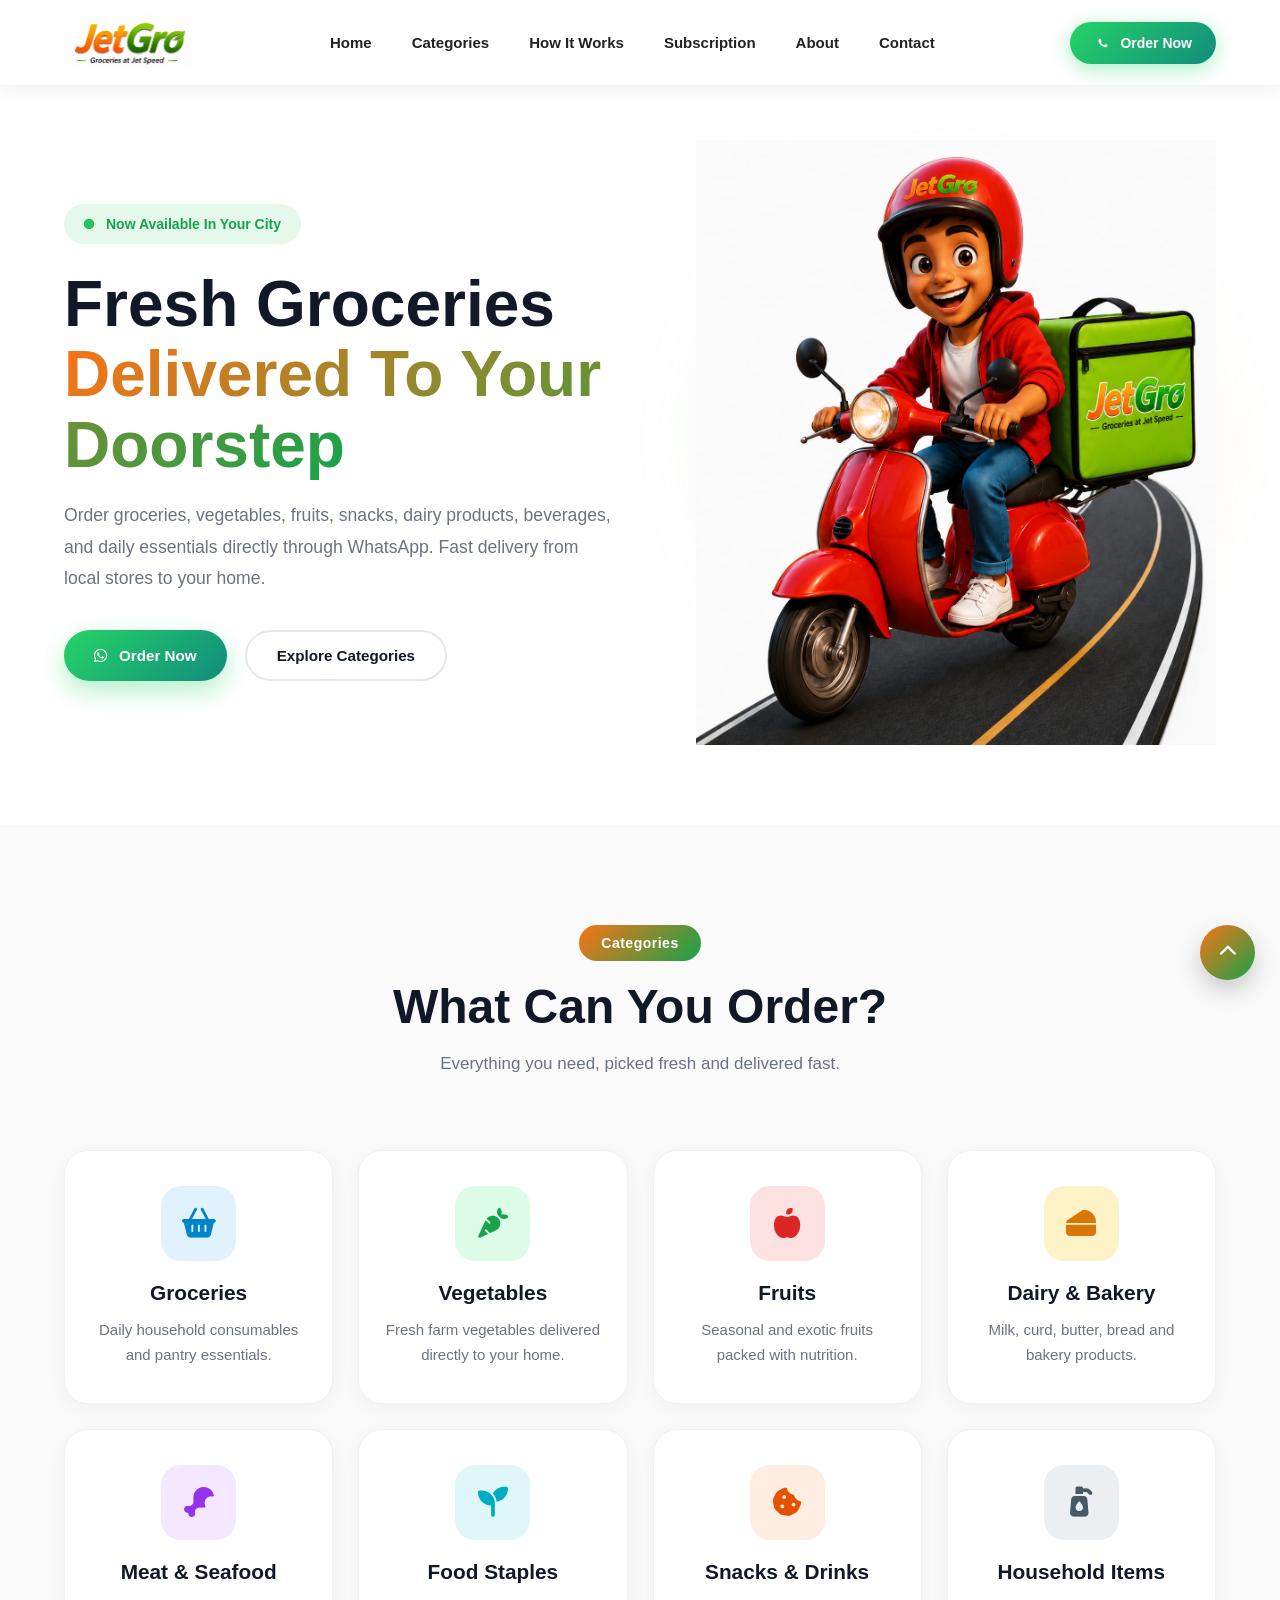
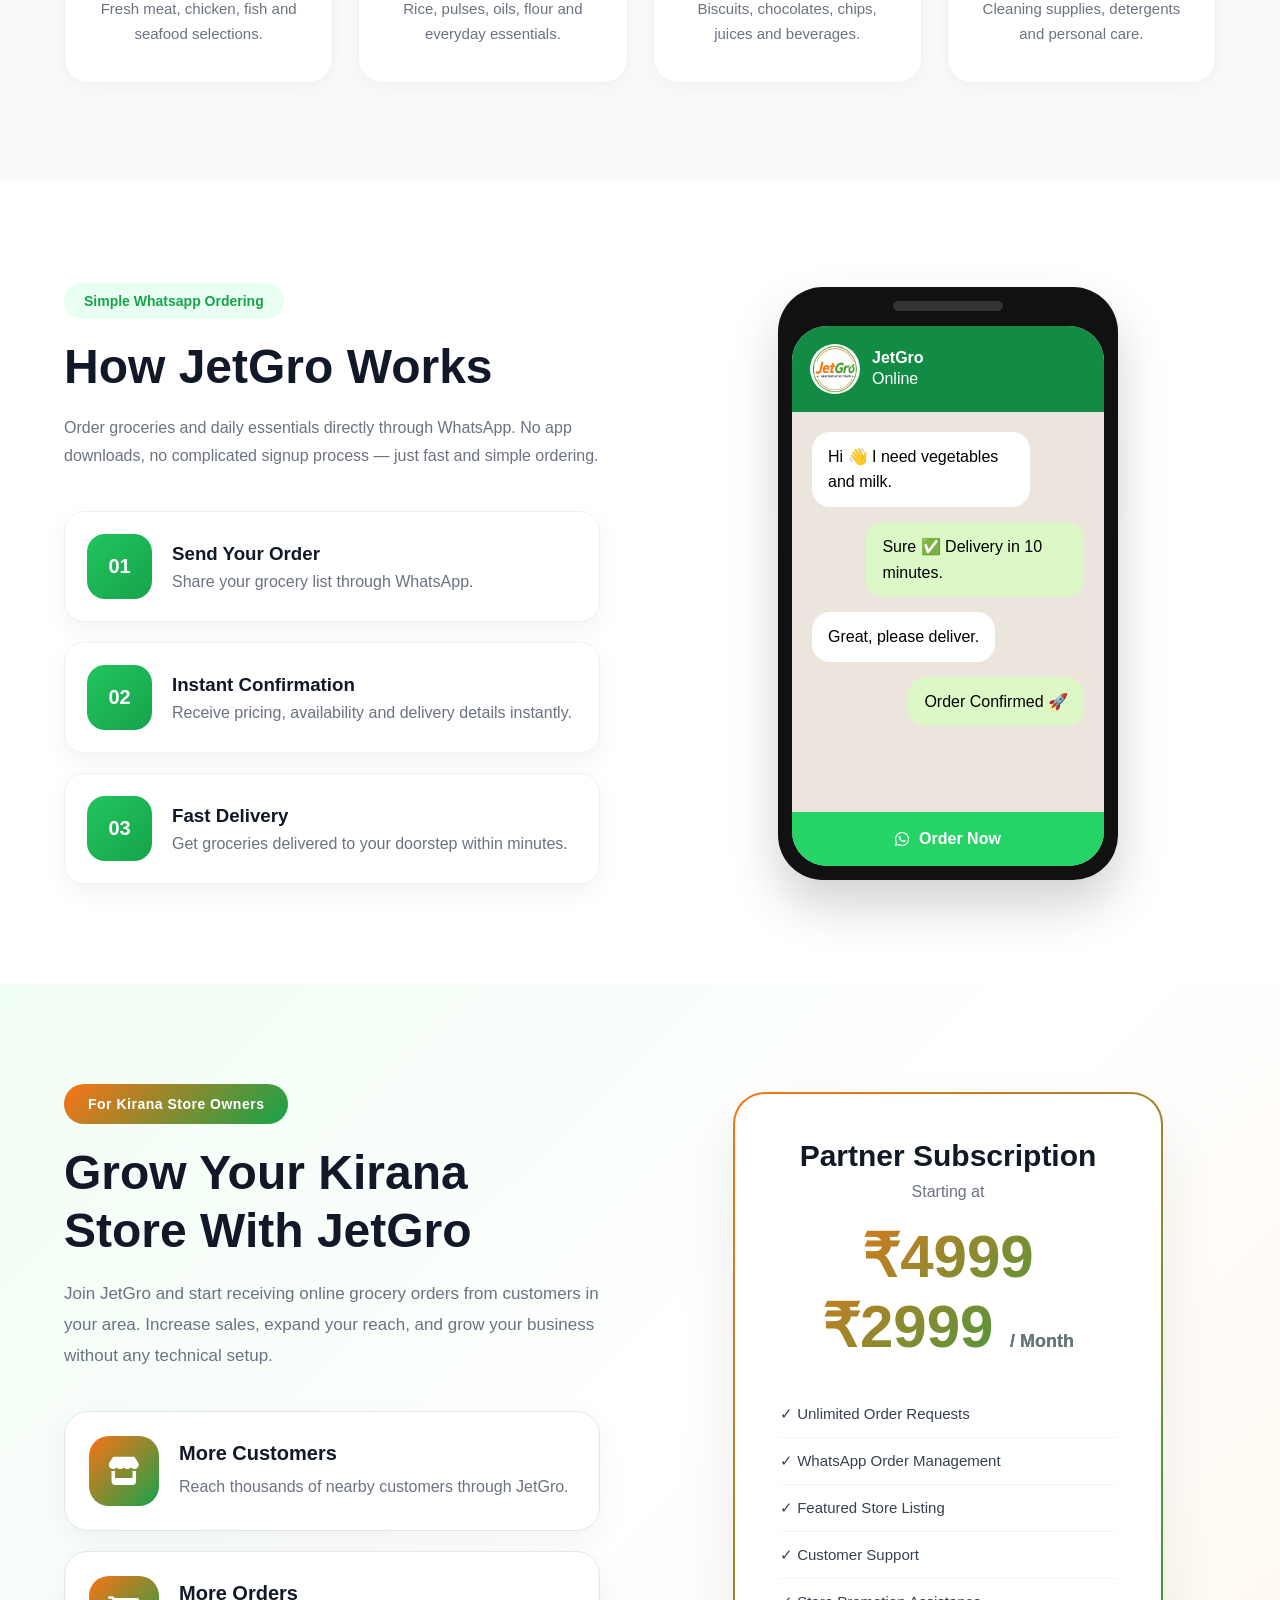
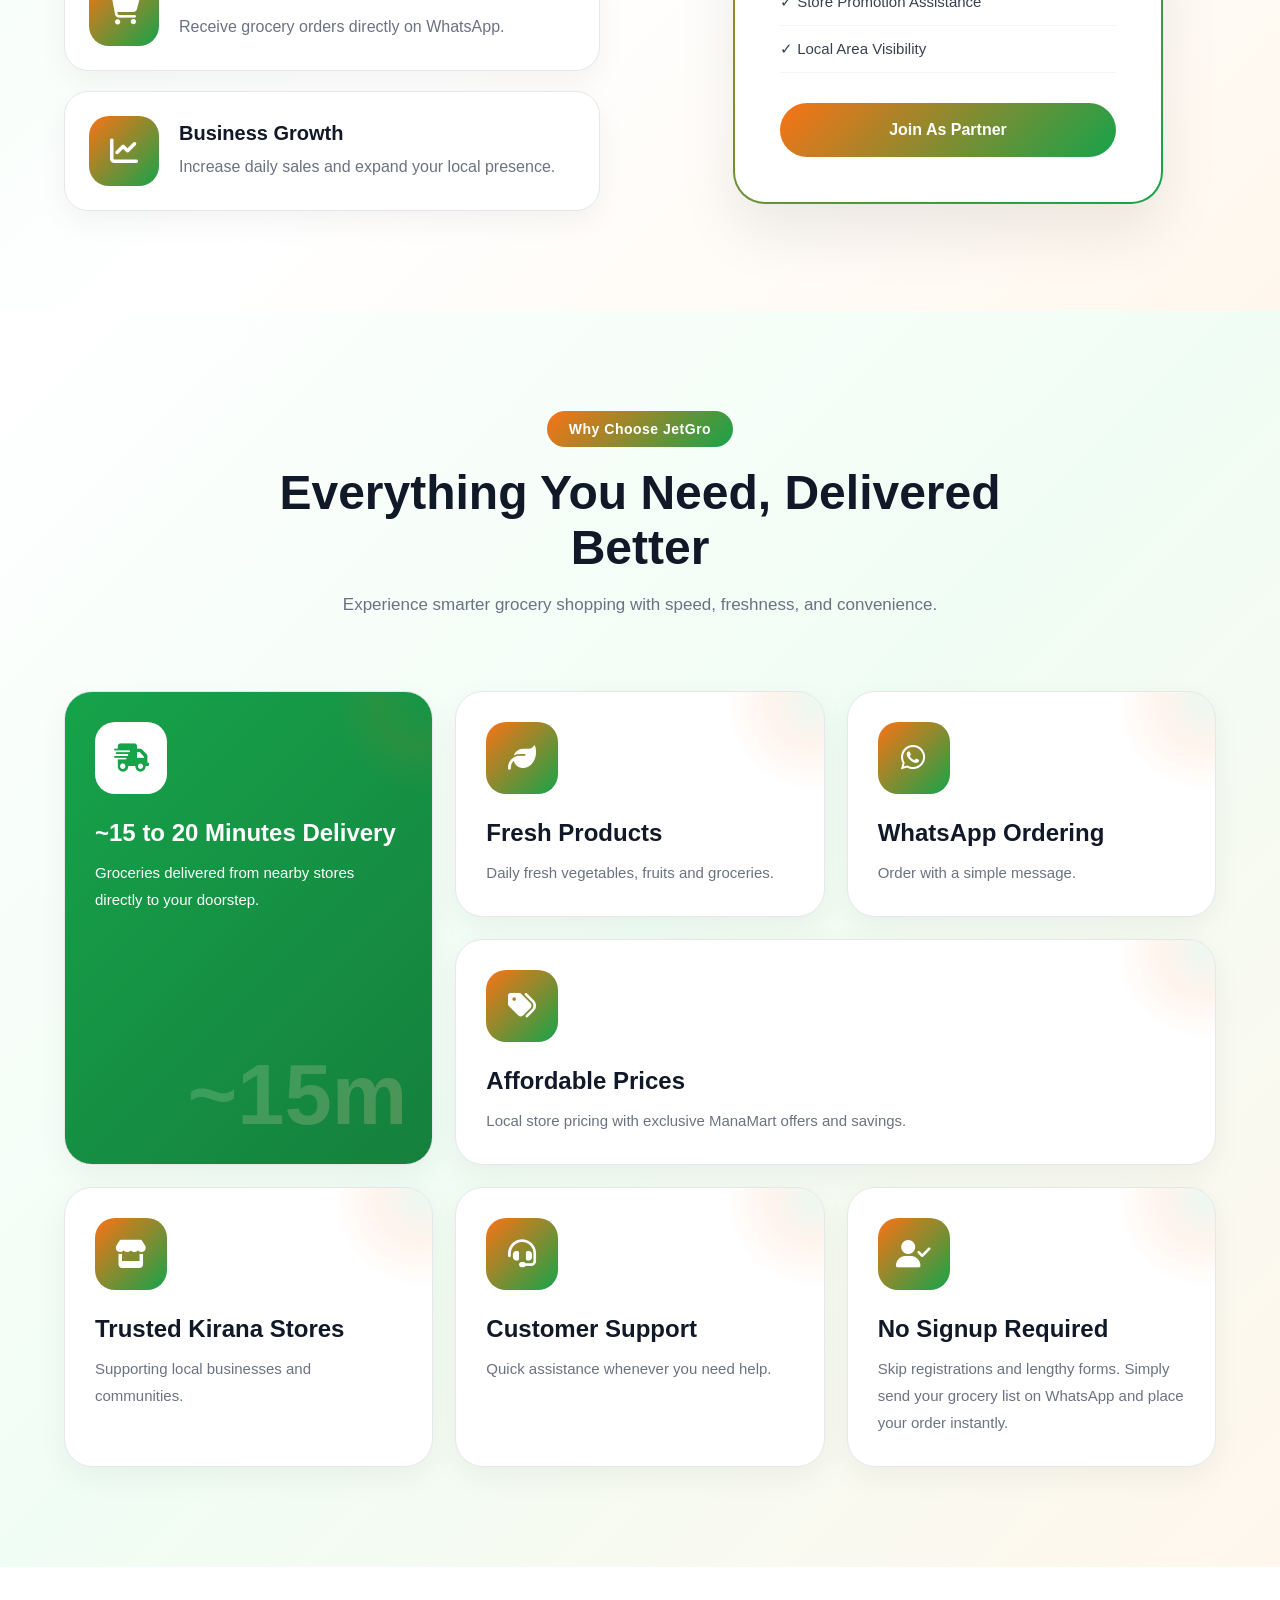
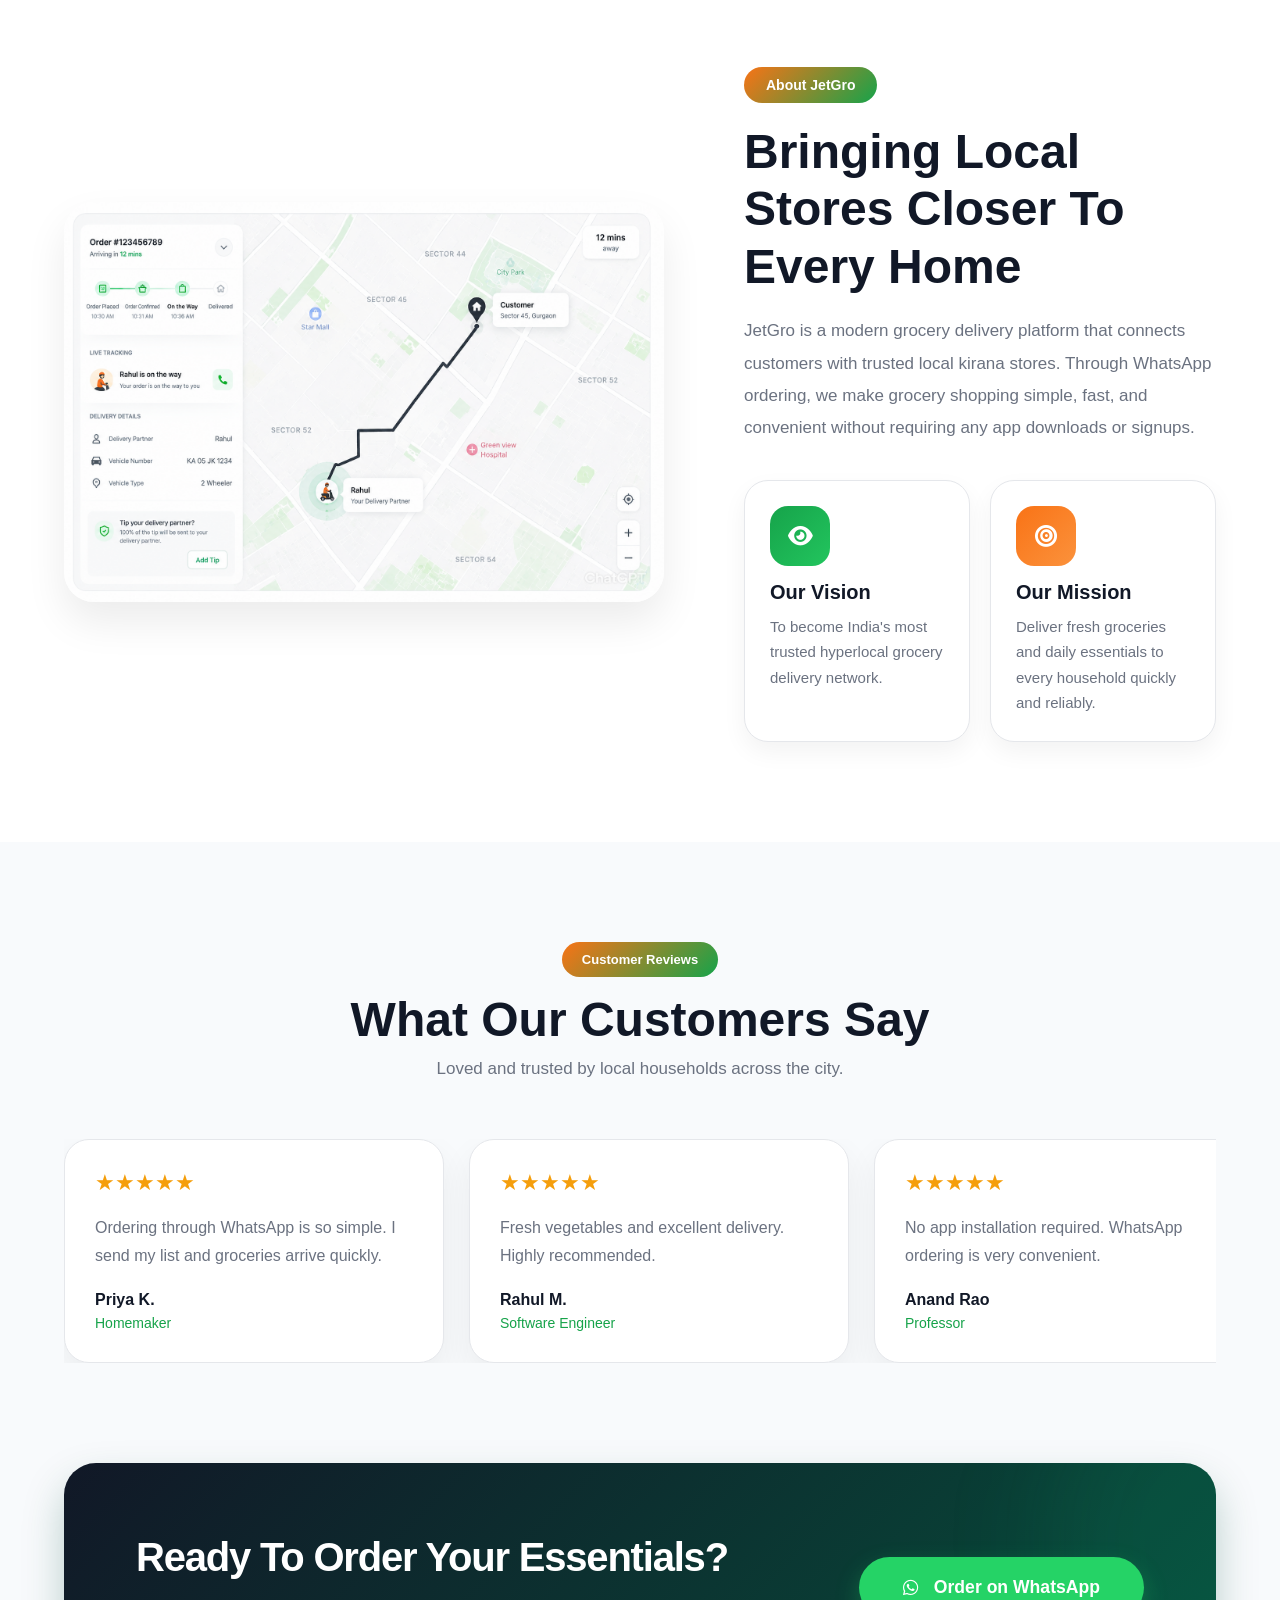
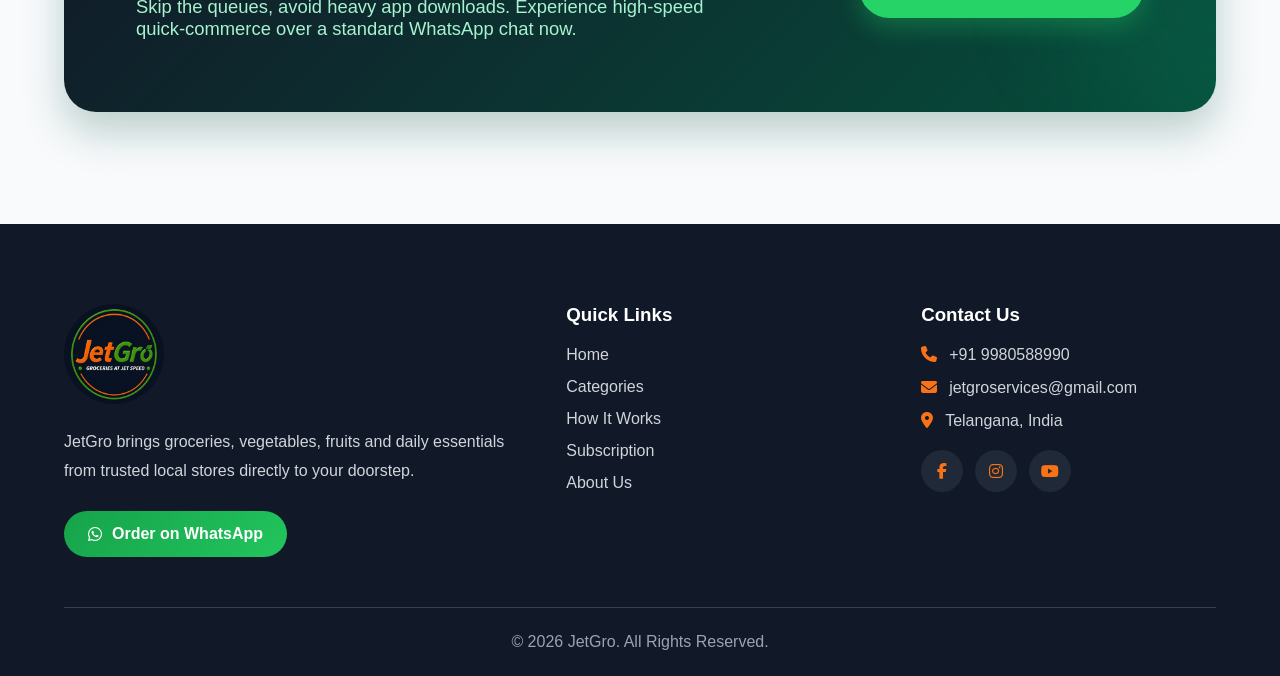
==== index.html @ 4e3c0a66 "jetgro" ====
<!DOCTYPE html>
<html lang="en">
<head>
    <meta charset="UTF-8">
    <meta name="viewport" content="width=device-width, initial-scale=1.0">
    <title>-JetGro-Groceries At Jet Speed</title>
    <link rel="stylesheet" href="style.css">
    <meta name="description" content="ManaMart delivers groceries from local Kirana stores to your doorstep through WhatsApp ordering. No app required.">
     <link rel="preconnect" href="https://fonts.googleapis.com">
    <link rel="preconnect" href="https://fonts.gstatic.com" crossorigin>
    <link href="https://fonts.googleapis.com/css2?family=Plus+Jakarta+Sans:wght@400;500;600;700;800&display=swap" rel="stylesheet">
    <link rel="stylesheet" href="https://cdnjs.cloudflare.com/ajax/libs/font-awesome/6.4.0/css/all.min.css">
    <link rel="stylesheet" href="https://cdnjs.cloudflare.com/ajax/libs/font-awesome/6.5.1/css/all.min.css">
    <link href="https://fonts.googleapis.com/css2?family=Syne:wght@400;600;700;800&family=DM+Sans:ital,opsz,wght@0,9..40,300;0,9..40,400;0,9..40,500;0,9..40,600;1,9..40,300&display=swap" rel="stylesheet">
</head>
<body>


    <!--Navigation Bar-->


<header class="navbar">
    
    <div class="logo">
        <img src="jetgro logo.png" alt="JetGro">
    </div>

    <nav>
        <ul class="nav-links" id="navLinks">
            <li><a href="#">Home</a></li>
            <li><a href="#categories">Categories</a></li>
            <li><a href="#how-it-works">How It Works</a></li>
            <li><a href="#subscription">Subscription</a></li>
            <li><a href="#our-story">About</a></li>
            <li><a href="#footer1">Contact</a></li>
        </ul>
    </nav>

    <div class="nav-right">

        <a href="https://wa.me/919490920566" class="nav-button" target="_blank">
            <svg viewBox="0 0 24 24" fill="currentColor">
                <path d="M17.472 14.382c-.297-.149-1.758-.867-2.03-.967-.273-.099-.471-.148-.67.15-.197.297-.767.966-.94 1.164-.173.199-.347.223-.644.075-.297-.15-1.255-.463-2.39-1.475-.883-.788-1.48-1.761-1.653-2.059-.173-.297-.018-.458.13-.606.134-.133.298-.347.446-.52.149-.174.198-.298.298-.497.099-.198.05-.371-.025-.52-.075-.149-.669-1.612-.916-2.207-.242-.579-.487-.5-.669-.51-.173-.008-.371-.01-.57-.01-.198 0-.52.074-.792.372-.272.297-1.04 1.016-1.04 2.479 0 1.462 1.065 2.875 1.213 3.074.149.198 2.096 3.2 5.077 4.487.709.306 1.262.489 1.694.625.712.227 1.36.195 1.871.118.571-.085 1.758-.719 2.006-1.413.248-.694.248-1.289.173-1.413-.074-.124-.272-.198-.57-.347z"/>
            </svg>
            Order Now
        </a>

        <button class="hamburger" id="hamburger">
            ☰
        </button>

    </div>

</header>



     <!--Hero Section-->





<section class="hero-section" id="Home">

    <div class="container hero-container">

        <!-- Left Content -->
        <div class="hero-content">

            <div class="tagline">
                <span class="ring-dot"></span>
                <span>Now Available In Your City</span>
            </div>

            <h1 class="hero-title">
                Fresh Groceries <br>
                <span class="text-gradient">
                    Delivered To Your Doorstep
                </span>
            </h1>

            <p class="hero-desc">
                Order groceries, vegetables, fruits, snacks, dairy products,
                beverages, and daily essentials directly through WhatsApp.
                Fast delivery from local stores to your home.
            </p>

            <div class="hero-buttons">

                <a href="https://wa.me/919490920566?text=Hi"
                   target="_blank"
                   class="btn btn-primary">
                    <i class="fab fa-whatsapp"></i>
                    Order Now
                </a>

                <a href="#categories" class="btn btn-secondary">
                    Explore Categories
                </a>

            </div>

        </div>

        <!-- Right Image -->
        <div class="hero-image-container">

            <div class="hero-blob"></div>

            <img src="image.jpeg"
                 alt="ManaMart Delivery"
                 class="hero-img">

        </div>

    </div>

</section>


  

     <!--what can we order-->




<section id="categories" class="categories-section">

    <div class="container">

        <div class="section-header">
            <span class="section-tag">Categories</span>
            <h2 class="section-title">What Can You Order?</h2>
            <p class="section-subtitle">
                Everything you need, picked fresh and delivered fast.
            </p>
        </div>

        <div class="categories-grid">

            <div class="category-card reveal">
                <div class="category-icon color-1">
                    <i class="fas fa-shopping-basket"></i>
                </div>
                <h3>Groceries</h3>
                <p>Daily household consumables and pantry essentials.</p>
            </div>

            <div class="category-card reveal">
                <div class="category-icon color-2">
                    <i class="fas fa-carrot"></i>
                </div>
                <h3>Vegetables</h3>
                <p>Fresh farm vegetables delivered directly to your home.</p>
            </div>

            <div class="category-card reveal">
                <div class="category-icon color-3">
                    <i class="fas fa-apple-alt"></i>
                </div>
                <h3>Fruits</h3>
                <p>Seasonal and exotic fruits packed with nutrition.</p>
            </div>

            <div class="category-card reveal">
                <div class="category-icon color-4">
                    <i class="fas fa-cheese"></i>
                </div>
                <h3>Dairy & Bakery</h3>
                <p>Milk, curd, butter, bread and bakery products.</p>
            </div>

            <div class="category-card reveal">
                <div class="category-icon color-5">
                    <i class="fas fa-drumstick-bite"></i>
                </div>
                <h3>Meat & Seafood</h3>
                <p>Fresh meat, chicken, fish and seafood selections.</p>
            </div>

            <div class="category-card reveal">
                <div class="category-icon color-6">
                    <i class="fas fa-seedling"></i>
                </div>
                <h3>Food Staples</h3>
                <p>Rice, pulses, oils, flour and everyday essentials.</p>
            </div>

            <div class="category-card reveal">
                <div class="category-icon color-7">
                    <i class="fas fa-cookie-bite"></i>
                </div>
                <h3>Snacks & Drinks</h3>
                <p>Biscuits, chocolates, chips, juices and beverages.</p>
            </div>

            <div class="category-card reveal">
                <div class="category-icon color-8">
                    <i class="fas fa-pump-soap"></i>
                </div>
                <h3>Household Items</h3>
                <p>Cleaning supplies, detergents and personal care.</p>
            </div>

        </div>

    </div>

</section>





      <!--how it works-->





 <section class="works-section" id="how-it-works">

    <div class="works-left">

        <span class="works-tag">
            Simple Whatsapp Ordering
        </span>

        <h2>How JetGro Works</h2>

        <p class="works-description">
            Order groceries and daily essentials directly through WhatsApp.
            No app downloads, no complicated signup process — just fast and simple ordering.
        </p>

        <div class="steps-wrapper">

            <div class="work-step">
                <div class="step-number">01</div>

                <div class="step-content">
                    <h3>Send Your Order</h3>
                    <p>Share your grocery list through WhatsApp.</p>
                </div>
            </div>

            <div class="work-step">
                <div class="step-number">02</div>

                <div class="step-content">
                    <h3>Instant Confirmation</h3>
                    <p>Receive pricing, availability and delivery details instantly.</p>
                </div>
            </div>

            <div class="work-step">
                <div class="step-number">03</div>

                <div class="step-content">
                    <h3>Fast Delivery</h3>
                    <p>Get groceries delivered to your doorstep within minutes.</p>
                </div>
            </div>

        </div>

    </div>

    <div class="works-right">

        <div class="phone-container">

            <div class="phone-notch"></div>

            <div class="phone-screen">

                <div class="chat-header">

                    <img src="logo1.jpeg" alt="JetGro">

                    <div>
                        <h4>JetGro</h4>
                        <span>Online</span>
                    </div>

                </div>

                <div class="chat-area">

                    <div class="message customer">
                        Hi 👋 I need vegetables and milk.
                    </div>

                    <div class="message store">
                        Sure ✅ Delivery in 10 minutes.
                    </div>

                    <div class="message customer">
                        Great, please deliver.
                    </div>

                    <div class="message store">
                        Order Confirmed 🚀
                    </div>

                </div>

                <a href="https://wa.me/919490920566?text=Hi"
                   class="chat-btn"
                   target="_blank">

                    <i class="fab fa-whatsapp"></i>
                    Order Now

                </a>

            </div>

        </div>

    </div>

</section>



      <!-- Subscription Section -->



<section class="subscription-section" id="subscription">

    <div class="subscription-left">

        <span class="subscription-tag">
            For Kirana Store Owners
        </span>

        <h2>Grow Your Kirana Store With JetGro</h2>

        <p class="subscription-description">
            Join JetGro and start receiving online grocery orders from customers in your area.
            Increase sales, expand your reach, and grow your business without any technical setup.
        </p>

        <div class="subscription-benefits">

            <div class="benefit-card">
                <div class="benefit-icon">
                    <i class="fas fa-store"></i>
                </div>

                <div>
                    <h3>More Customers</h3>
                    <p>Reach thousands of nearby customers through JetGro.</p>
                </div>
            </div>

            <div class="benefit-card">
                <div class="benefit-icon">
                    <i class="fas fa-shopping-cart"></i>
                </div>

                <div>
                    <h3>More Orders</h3>
                    <p>Receive grocery orders directly on WhatsApp.</p>
                </div>
            </div>

            <div class="benefit-card">
                <div class="benefit-icon">
                    <i class="fas fa-chart-line"></i>
                </div>

                <div>
                    <h3>Business Growth</h3>
                    <p>Increase daily sales and expand your local presence.</p>
                </div>
            </div>

        </div>

    </div>

    <div class="subscription-right">

        <div class="subscription-card">

            <div class="subscription-header">
                <h3>Partner Subscription</h3>
                <span>Starting at</span>

                <div class="price">
                 <del>₹4999</del> ₹2999 <small>/ Month</small>
                </div>
            </div>

            <ul class="subscription-features">

                <li>✓ Unlimited Order Requests</li>
                <li>✓ WhatsApp Order Management</li>
                <li>✓ Featured Store Listing</li>
                <li>✓ Customer Support</li>
                <li>✓ Store Promotion Assistance</li>
                <li>✓ Local Area Visibility</li>

            </ul>

            <a href="https://wa.me/919490920566?text=I%20want%20to%20join%20ManaMart%20as%20a%20store%20partner"
               class="subscription-btn"
               target="_blank">

                Join As Partner

            </a>

        </div>

    </div>

</section>



       <!-- why choose us -->



<section class="why-section" id="why-manamart">

    <div class="section-header">
        <span class="section-tag">Why Choose JetGro</span>
        <h2>Everything You Need, Delivered Better</h2>
        <p>
            Experience smarter grocery shopping with speed, freshness, and convenience.
        </p>
    </div>

    <div class="bento-grid">

        <div class="bento-card large">
            <div class="icon-box">
                <i class="fas fa-shipping-fast"></i>
            </div>

            <h3>~15 to 20 Minutes Delivery</h3>

            <p>
                Groceries delivered from nearby stores directly to your doorstep.
            </p>

            <span class="big-number">~15m</span>
        </div>

        <div class="bento-card">
            <div class="icon-box">
                <i class="fas fa-leaf"></i>
            </div>

            <h3>Fresh Products</h3>

            <p>
                Daily fresh vegetables, fruits and groceries.
            </p>
        </div>

        <div class="bento-card">
            <div class="icon-box">
                <i class="fab fa-whatsapp"></i>
            </div>

            <h3>WhatsApp Ordering</h3>

            <p>
                Order with a simple message.
            </p>
        </div>

        <div class="bento-card wide">
            <div class="icon-box">
                <i class="fas fa-tags"></i>
            </div>

            <h3>Affordable Prices</h3>

            <p>
                Local store pricing with exclusive ManaMart offers and savings.
            </p>
        </div>

        <div class="bento-card">
            <div class="icon-box">
                <i class="fas fa-store"></i>
            </div>

            <h3>Trusted Kirana Stores</h3>

            <p>
                Supporting local businesses and communities.
            </p>
        </div>

        <div class="bento-card">
            <div class="icon-box">
                <i class="fas fa-headset"></i>
            </div>

            <h3>Customer Support</h3>

            <p>
                Quick assistance whenever you need help.
            </p>
        </div>

        <div class="bento-card">
    <div class="icon-box">
        <i class="fas fa-user-check"></i>
    </div>

    <h3>No Signup Required</h3>

    <p>
        Skip registrations and lengthy forms. Simply send your grocery list on WhatsApp and place your order instantly.
    </p>
</div>

    </div>

</section>




       <!--about grozo -->



<section id="our-story" class="manamart-story">

    <div class="story-wrapper">

        <div class="story-photo-area">
            <img src="aboutimage.png"
                 alt="ManaMart Story"
                 class="story-photo">
        </div>

        <div class="story-details">

            <span class="story-badge">
                About JetGro
            </span>

            <h2 class="story-heading">
                Bringing Local Stores Closer To Every Home
            </h2>

            <p class="story-text">
                JetGro is a modern grocery delivery platform that connects
                customers with trusted local kirana stores. Through WhatsApp
                ordering, we make grocery shopping simple, fast, and convenient
                without requiring any app downloads or signups.
            </p>

            <div class="story-highlights">

                <div class="highlight-box">
                    <div class="highlight-icon green-box">
                        <i class="fas fa-eye"></i>
                    </div>

                    <h4>Our Vision</h4>

                    <p>
                        To become India's most trusted hyperlocal grocery
                        delivery network.
                    </p>
                </div>

                <div class="highlight-box">
                    <div class="highlight-icon orange-box">
                        <i class="fas fa-bullseye"></i>
                    </div>

                    <h4>Our Mission</h4>

                    <p>
                        Deliver fresh groceries and daily essentials
                        to every household quickly and reliably.
                    </p>
                </div>

            </div>

        </div>

    </div>

</section>




        <!--customer reviews-->




    <section class="customer-reviews">

    <div class="review-header">
        <span class="review-tag">Customer Reviews</span>

        <h2>What Our Customers Say</h2>

        <p>
            Loved and trusted by local households across the city.
        </p>
    </div>

    <div class="review-slider">

        <div class="review-track">

            <!-- CARD 1 -->
            <div class="review-card">

                <div class="review-stars">
                    ★★★★★
                </div>

                <p>
                    Ordering through WhatsApp is so simple.
                    I send my list and groceries arrive quickly.
                </p>

                <h4>Priya K.</h4>
                <span>Homemaker</span>

            </div>

            <!-- CARD 2 -->
            <div class="review-card">

                <div class="review-stars">
                    ★★★★★
                </div>

                <p>
                    Fresh vegetables and excellent delivery.
                    Highly recommended.
                </p>

                <h4>Rahul M.</h4>
                <span>Software Engineer</span>

            </div>

            <!-- CARD 3 -->
            <div class="review-card">

                <div class="review-stars">
                    ★★★★★
                </div>

                <p>
                    No app installation required.
                    WhatsApp ordering is very convenient.
                </p>

                <h4>Anand Rao</h4>
                <span>Professor</span>

            </div>

            <!-- DUPLICATES FOR LOOP -->

            <div class="review-card">

                <div class="review-stars">
                    ★★★★★
                </div>

                <p>
                    Ordering through WhatsApp is so simple.
                    I send my list and groceries arrive quickly.
                </p>

                <h4>Priya K.</h4>
                <span>Homemaker</span>

            </div>

            <div class="review-card">

                <div class="review-stars">
                    ★★★★★
                </div>

                <p>
                    Fresh vegetables and excellent delivery.
                    Highly recommended.
                </p>

                <h4>Rahul M.</h4>
                <span>Software Engineer</span>

            </div>

            <div class="review-card">

                <div class="review-stars">
                    ★★★★★
                </div>

                <p>
                    No app installation required.
                    WhatsApp ordering is very convenient.
                </p>

                <h4>Anand Rao</h4>
                <span>Professor</span>

            </div>

        </div>

    </div>

    </section>



        <!--banner-->


    <section class="cta-banner-section">
            <div class="container">
                <div class="cta-banner-card reveal">
                    <div class="cta-content">
                        <h2>Ready To Order Your Essentials?</h2>
                        <p>Skip the queues, avoid heavy app downloads. Experience high-speed quick-commerce over a standard WhatsApp chat now.</p>
                    </div>
                    <div class="cta-action">
                        <a href="https://wa.me/919490920566?text=Hi" target="_blank" rel="noopener noreferrer" class="btn btn-whatsapp-lg">
                            <i class="fab fa-whatsapp"></i> Order on WhatsApp
                        </a>
                    </div>
                </div>
            </div>
        </section>





        <!--footer-->


    <footer class="mm-footer" id="footer1">

    <div class="mm-footer-container">

        <!-- Brand -->

        <div class="mm-footer-brand">

            <img src="footerlogo.jpeg"
                 alt="JetGro Logo"
                 class="mm-footer-logo">

            <p>
                JetGro brings groceries, vegetables, fruits and daily essentials
                from trusted local stores directly to your doorstep.
            </p>

            <a href="https://wa.me/919490920566"
               target="_blank"
               class="footer-whatsapp">

                <i class="fab fa-whatsapp"></i>
                Order on WhatsApp

            </a>

        </div>

        <!-- Links -->

        <div class="mm-footer-links">

            <h3>Quick Links</h3>

            <ul>
                <li><a href="#Home">Home</a></li>
                <li><a href="#categories">Categories</a></li>
                <li><a href="#how-it-works">How It Works</a></li>
                <li><a href="#subscription">Subscription</a></li>
                <li><a href="#about">About Us</a></li>
            </ul>

        </div>

        <!-- Contact -->

        <div class="mm-footer-contact">

            <h3>Contact Us</h3>

            <p>
                <i class="fas fa-phone"></i>
                +91 9980588990
            </p>

            <p>
                <i class="fas fa-envelope"></i>
                jetgroservices@gmail.com
            </p>

            <p>
                <i class="fas fa-map-marker-alt"></i>
                Telangana, India
            </p>

            <div class="footer-socials">

                <a href="#">
                    <i class="fab fa-facebook-f"></i>
                </a>

                <a href="#">
                    <i class="fab fa-instagram"></i>
                </a>

                <a href="#">
                    <i class="fab fa-youtube"></i>
                </a>

            </div>

        </div>

    </div>

    <div class="mm-footer-bottom">

        <p>
            © 2026 JetGro. All Rights Reserved.
        </p>

    </div>

</footer>

<!-- Back To Top -->

<button id="backTopBtn">

    <i class="fas fa-chevron-up"></i>

</button>





 <script src="script.js"></script>   
</body>
</html>
---- style.css ----
*{
    margin:0;
    padding:0;
    box-sizing:border-box;
}

body{
    font-family:'Poppins',sans-serif;
    background:#f8f9fa;
}


:root {
    --primary-color: #10B981;       /* Premium Quick-Comm Green */
    --primary-hover: #059669;
    --secondary-color: #F97316;     /* Vibrant Accent Orange */
    --secondary-hover: #EA580C;
    --dark-color: #111827;          /* Rich Charcoal */
    --light-color: #F9FAFB;         /* Pure Off-White background */
    --text-main: #374151;           /* Readable body typography color */
    --text-muted: #6B7280;          /* Subtitles and micro-copy color */
    --white: #FFFFFF;
    
    /* Modern Glassmorphism & Shadow values */
    --card-shadow: 0 10px 30px -5px rgba(0, 0, 0, 0.05);
    --hover-shadow: 0 20px 40px -10px rgba(16, 185, 129, 0.15);
    --glass-bg: rgba(255, 255, 255, 0.85);
    --glass-border: rgba(255, 255, 255, 0.4);
    
    /* System Typography Settings */
    --font-family: 'Plus Jakarta Sans', sans-serif;
    --transition-smooth: all 0.4s cubic-bezier(0.16, 1, 0.3, 1);
}




.btn {
    display: inline-flex;
    align-items: center;
    justify-content: center;
    gap: 0.75rem;
    padding: 0.85rem 2rem;
    font-weight: 600;
    font-size: 0.95rem;
    border-radius: 50px;
    cursor: pointer;
    transition: var(--transition-smooth);
    border: none;
}

.btn-primary {
    background-color: var(--primary-color);
    color: var(--white);
    box-shadow: 0 4px 14px rgba(16, 185, 129, 0.3);
}

.btn-primary:hover {
    background-color: var(--primary-hover);
    transform: translateY(-2px);
    box-shadow: 0 6px 20px rgba(16, 185, 129, 0.4);
}

.btn-secondary {
    background-color: var(--white);
    color: var(--dark-color);
    border: 1px solid #E5E7EB;
}

.btn-secondary:hover {
    background-color: var(--light-color);
    border-color: #D1D5DB;
    transform: translateY(-2px);
}

.btn-whatsapp {
    background-color: #25D366;
    color: var(--white);
    box-shadow: 0 4px 14px rgba(37, 211, 102, 0.3);
}

.btn-whatsapp:hover {
    background-color: #20ba5a;
    transform: translateY(-2px);
    box-shadow: 0 6px 20px rgba(37, 211, 102, 0.4);
}



/* NAVBAR */

.navbar{
    position:fixed;
    top:0;
    left:0;
    width:100%;
    height:85px;
    background:#fff;
    display:flex;
    align-items:center;
    justify-content:space-between;
    padding:0 5%;
    box-shadow:0 2px 20px rgba(0,0,0,0.08);
    z-index:1000;
}

.logo img{
    height:55px;
    width:auto;
}

/* NAV LINKS */

.nav-links{
    display:flex;
    align-items:center;
    gap:40px;
    list-style:none;
}

.nav-links a{
    text-decoration:none;
    color:#222;
    font-size:15px;
    font-weight:600;
    position:relative;
    transition:.3s;
}

.nav-links a:hover,
.nav-links a.active{
    color:#ff9800;
}

.nav-links a::after{
    content:'';
    position:absolute;
    left:0;
    bottom:-8px;
    width:0;
    height:2px;
    background:#ff9800;
    transition:.3s;
}

.nav-links a:hover::after,
.nav-links a.active::after{
    width:100%;
}

/* BUTTON */

.nav-right{
    display:flex;
    align-items:center;
    gap:15px;
}

.nav-button{
    display:flex;
    align-items:center;
    gap:8px;
    text-decoration:none;
    background:linear-gradient(135deg,#25D366,#128C7E);
    color:white;
    padding:12px 24px;
    border-radius:50px;
    font-size:14px;
    font-weight:600;
    box-shadow:0 5px 20px rgba(37,211,102,.4);
    transition:.3s;
}

.nav-button:hover{
    transform:translateY(-3px);
}

.nav-button svg{
    width:18px;
    height:18px;
}

/* HAMBURGER */

.hamburger{
    display:none;
    border:none;
    background:none;
    font-size:30px;
    cursor:pointer;
}

/* MOBILE */

@media(max-width:992px){

    .hamburger{
        display:block;
    }

    .nav-links{
        position:absolute;
        top:85px;
        left:-100%;
        width:100%;
        background:white;
        flex-direction:column;
        gap:25px;
        padding:30px 0;
        box-shadow:0 10px 20px rgba(0,0,0,0.08);
        transition:.4s;
    }

    .nav-links.active{
        left:0;
    }

    .nav-button{
        display:none;
    }
}


.mobile-toggle[aria-expanded="true"] .hamburger {
    background-color: transparent;
}
.mobile-toggle[aria-expanded="true"] .hamburger::before {
    transform: rotate(45deg);
    top: 0;
}
.mobile-toggle[aria-expanded="true"] .hamburger::after {
    transform: rotate(-45deg);
    bottom: 0;
}






/* HERO SECTION */


.hero-section{
    padding:140px 0 80px;
    background:#fff;
    overflow:hidden;
}

.container{
    width:90%;
    max-width:1200px;
    margin:auto;
}

.hero-container{
    display:grid;
    grid-template-columns:1.1fr 1fr;
    align-items:center;
    gap:60px;
}

/* Entrance Animation */

.hero-content{
    /* margin-top:-50px; */
    animation:slideLeft 1s ease forwards;
}

.hero-image-container{
    animation:slideRight 1s ease forwards;
}

@keyframes slideLeft{
    from{
        opacity:0;
        transform:translateX(-50px);
    }
    to{
        opacity:1;
        transform:translateX(0);
    }
}

@keyframes slideRight{
    from{
        opacity:0;
        transform:translateX(50px);
    }
    to{
        opacity:1;
        transform:translateX(0);
    }
}

/* Tagline */

.tagline{
    display:inline-flex;
    align-items:center;
    gap:12px;
    padding:12px 20px;
    border-radius:50px;
    background:rgba(34,197,94,0.12);
    color:#16a34a;
    font-size:14px;
    font-weight:600;
    margin-bottom:25px;
}

/* Ring Dot */

.ring-dot{
    width:10px;
    height:10px;
    background:#22c55e;
    border-radius:50%;
    position:relative;
}

.ring-dot::before,
.ring-dot::after{
    content:"";
    position:absolute;
    inset:0;
    border:2px solid #22c55e;
    border-radius:50%;
    animation:ringPulse 2s infinite;
}

.ring-dot::after{
    animation-delay:1s;
}

@keyframes ringPulse{
    from{
        transform:scale(1);
        opacity:1;
    }
    to{
        transform:scale(3.5);
        opacity:0;
    }
}

/* Title */

.hero-title{
    font-size:4rem;
    font-weight:800;
    line-height:1.1;
    color:#111827;
    margin-bottom:20px;
}

.text-gradient{
    background:linear-gradient(
        135deg,
        #f97316,
        #16a34a
    );
    -webkit-background-clip:text;
    -webkit-text-fill-color:transparent;
}

/* Description */

.hero-desc{
    font-size:1.1rem;
    line-height:1.8;
    color:#6b7280;
    max-width:550px;
    margin-bottom:35px;
}

/* Buttons */

.hero-buttons{
    display:flex;
    gap:18px;
    flex-wrap:wrap;
}

.btn{
    text-decoration:none;
    padding:15px 30px;
    border-radius:50px;
    font-weight:600;
    transition:.3s;
}

.btn-primary{
    background:linear-gradient(
        135deg,
        #25D366,
        #128C7E
    );
    color:#fff;
    box-shadow:0 10px 25px rgba(37,211,102,.35);
}

.btn-primary:hover{
    transform:translateY(-4px);
}

.btn-secondary{
    background:#fff;
    border:2px solid #e5e7eb;
    color:#111827;
}

.btn-secondary:hover{
    border-color:#16a34a;
    color:#16a34a;
}

/* Image Area */

.hero-image-container{
    position:relative;
    display:flex;
    justify-content:center;
    align-items:center;
}

.hero-blob{
    position:absolute;
    width:450px;
    height:450px;
    background:linear-gradient(
        135deg,
        rgba(34,197,94,.18),
        rgba(249,115,22,.15)
    );
    border-radius:50%;
    filter:blur(45px);
    animation:floatBlob 6s ease-in-out infinite;
}

.hero-img{
    position:relative;
    z-index:2;
    max-width:520px;
    width:100%;
    height:auto;
    animation:floatImage 4s ease-in-out infinite;
}

@keyframes floatBlob{
    0%,100%{
        transform:translateY(0);
    }
    50%{
        transform:translateY(-20px);
    }
}

@keyframes floatImage{
    0%,100%{
        transform:translateY(0);
    }
    50%{
        transform:translateY(-12px);
    }
}

/* Responsive */

@media(max-width:992px){

    .hero-container{
        grid-template-columns:1fr;
        text-align:center;
    }

    .hero-content{
        order:2;
    }

    .hero-image-container{
        order:1;
    }

    .hero-desc{
        margin-left:auto;
        margin-right:auto;
    }

    .hero-buttons{
        justify-content:center;
    }

    .hero-title{
        font-size:3rem;
    }

    .hero-img{
        max-width:420px;
    }
}

@media(max-width:576px){

    .hero-section{
        padding:120px 0 60px;
    }

    .hero-title{
        font-size:2.3rem;
    }

    .hero-desc{
        font-size:1rem;
    }

    .hero-img{
        max-width:320px;
    }

    .hero-blob{
        width:280px;
        height:280px;
    }

    .btn{
        width:100%;
        text-align:center;
    }
}



/* what can we or/* =====================
   CATEGORIES SECTION
===================== */

.categories-section{
    padding:100px 0;
    background:#fafafa;
}

.container{
    width:90%;
    max-width:1200px;
    margin:auto;
}

/* HEADER */

.section-header{
    text-align:center;
    margin-bottom:60px;
}

.section-tag{
    display:inline-block;
    background:#e8fff1;
    color:#16a34a;
    padding:8px 18px;
    border-radius:50px;
    font-size:14px;
    font-weight:600;
    margin-bottom:15px;
}

.section-title{
    font-size:2.8rem;
    font-weight:800;
    color:#111827;
    margin-bottom:15px;
}

.section-subtitle{
    color:#6b7280;
    max-width:600px;
    margin:auto;
    font-size:1.05rem;
}

/* GRID */

.categories-grid{
    display:grid;
    grid-template-columns:repeat(auto-fit,minmax(260px,1fr));
    gap:25px;
}

/* CARD */

.category-card{
    background:#fff;
    border-radius:24px;
    padding:35px 25px;

    text-align:center;

    border:1px solid #edf2f7;

    transition:0.35s ease;

    box-shadow:
    0 5px 20px rgba(0,0,0,.04);
}

.category-card:hover{
    transform:translateY(-10px);
    box-shadow:
    0 20px 40px rgba(0,0,0,.08);
}

/* ICON */

.category-icon{
    width:75px;
    height:75px;

    margin:0 auto 20px;

    display:flex;
    justify-content:center;
    align-items:center;

    border-radius:20px;

    font-size:30px;

    transition:.4s;
}

.category-card:hover .category-icon{
    transform:rotate(8deg) scale(1.1);
}

/* COLORS */

.color-1{
    background:#E0F2FE;
    color:#0284C7;
}

.color-2{
    background:#DCFCE7;
    color:#16A34A;
}

.color-3{
    background:#FEE2E2;
    color:#DC2626;
}

.color-4{
    background:#FEF3C7;
    color:#D97706;
}

.color-5{
    background:#F3E8FF;
    color:#9333EA;
}

.color-6{
    background:#E0F7FA;
    color:#00ACC1;
}

.color-7{
    background:#FFEDE1;
    color:#E65100;
}

.color-8{
    background:#ECEFF1;
    color:#455A64;
}

/* TEXT */

.category-card h3{
    font-size:1.3rem;
    font-weight:700;
    color:#111827;
    margin-bottom:12px;
}

.category-card p{
    color:#6b7280;
    font-size:15px;
    line-height:1.7;
}

/* REVEAL ANIMATION */

.reveal{
    opacity:0;
    transform:translateY(40px);
    transition:all .8s ease;
}

.reveal.active{
    opacity:1;
    transform:translateY(0);
}

/* MOBILE */

@media(max-width:768px){

    .categories-section{
        padding:80px 0;
    }

    .section-title{
        font-size:2rem;
    }

    .categories-grid{
        gap:20px;
    }

}



/* how it works section */








.works-section{
    padding:100px 5%;
    display:grid;
    grid-template-columns:1fr 1fr;
    gap:80px;
    align-items:center;
    background:#fff;
}

/* LEFT */

.works-tag{
    display:inline-block;
    padding:10px 20px;
    border-radius:50px;
    background:#e8fff1;
    color:#16a34a;
    font-size:14px;
    font-weight:600;
    margin-bottom:20px;
}

.works-left h2{
    font-size:3rem;
    color:#111827;
    margin-bottom:20px;
}

.works-description{
    color:#6b7280;
    line-height:1.8;
    margin-bottom:40px;
}

.steps-wrapper{
    display:flex;
    flex-direction:column;
    gap:20px;
}

.work-step{
    display:flex;
    gap:20px;
    align-items:center;
    padding:22px;
    border-radius:20px;
    background:#fff;
    border:1px solid #eef2f7;
    box-shadow:0 8px 25px rgba(0,0,0,.05);
    transition:.3s;
}

.work-step:hover{
    transform:translateY(-5px);
}

.step-number{
    width:65px;
    height:65px;
    border-radius:18px;
    display:flex;
    justify-content:center;
    align-items:center;
    background:linear-gradient(
        135deg,
        #22c55e,
        #16a34a
    );
    color:white;
    font-size:20px;
    font-weight:700;
}

.step-content h3{
    margin-bottom:8px;
    color:#111827;
}

.step-content p{
    color:#6b7280;
}

/* RIGHT */

.works-right{
    display:flex;
    justify-content:center;
    position:relative;
}

.works-right::before{
    content:"";
    position:absolute;
    width:380px;
    height:380px;
    background:radial-gradient(
        rgba(34,197,94,.25),
        transparent 70%
    );
    border-radius:50%;
    animation:pulseGlow 4s infinite;
}

@keyframes pulseGlow{
    50%{
        transform:scale(1.15);
    }
}

/* PHONE */

.phone-container{
    width:340px;
    background:#111;
    padding:14px;
    border-radius:45px;
    position:relative;
    z-index:2;

    box-shadow:
    0 25px 50px rgba(0,0,0,.18);

    animation:floatPhone 5s ease-in-out infinite;
}

@keyframes floatPhone{
    50%{
        transform:translateY(-15px);
    }
}

.phone-notch{
    width:110px;
    height:10px;
    background:#333;
    border-radius:20px;
    margin:0 auto 15px;
}

.phone-screen{
    background:#ece5dd;
    border-radius:35px;
    overflow:hidden;
}

/* HEADER */

.chat-header{
    background:#128c45;
    color:#fff;
    padding:18px;
    display:flex;
    align-items:center;
    gap:12px;
}

.chat-header img{
    width:50px;
    height:50px;
    border-radius:50%;
}

.chat-header h4{
    margin-bottom:3px;
}

/* CHAT */

.chat-area{
    padding:20px;
    display:flex;
    flex-direction:column;
    gap:15px;
    min-height:400px;
}

.message{
    padding:12px 16px;
    border-radius:18px;
    max-width:80%;
    line-height:1.6;
}

.customer{
    background:white;
    align-self:flex-start;
}

.store{
    background:#dcf8c6;
    align-self:flex-end;
}

/* BUTTON */

.chat-btn{
    display:flex;
    justify-content:center;
    align-items:center;
    gap:10px;

    padding:18px;

    background:#25d366;
    color:white;
    text-decoration:none;
    font-weight:600;

    transition:.3s;
}

.chat-btn:hover{
    background:#128c45;
}

.hidden{
    opacity:0;
    transform:translateY(40px);
    transition:.8s;
}

.show{
    opacity:1;
    transform:translateY(0);
}

@media(max-width:992px){

    .works-section{
        grid-template-columns:1fr;
        text-align:center;
    }

    .work-step{
        text-align:left;
    }

    .works-left h2{
        font-size:2.3rem;
    }
}

@media(max-width:576px){

    .phone-container{
        width:100%;
        max-width:300px;
    }

    .works-left h2{
        font-size:2rem;
    }

    .work-step{
        padding:18px;
    }

    .step-number{
        width:55px;
        height:55px;
    }
}




/* subscribe section */

/* ==========================================
   MANA MART STORE PARTNER SECTION
========================================== */

.subscription-section{
    padding:100px 5%;
    display:grid;
    grid-template-columns:1fr 1fr;
    gap:80px;
    align-items:center;

    background:linear-gradient(
        135deg,
        #f0fdf4 0%,
        #ffffff 50%,
        #fff7ed 100%
    );
}

/* LEFT CONTENT */

.subscription-tag{
    display:inline-block;
    padding:12px 24px;
    border-radius:50px;

    background:linear-gradient(
        135deg,
         #f97316,
        #16a34a
    );

    color:white;
    font-size:14px;
    font-weight:600;
    letter-spacing:0.5px;
    margin-bottom:20px;
}

.subscription-left h2{
    font-size:3rem;
    color:#111827;
    margin-bottom:20px;
    line-height:1.2;
}

.subscription-description{
    color:#6b7280;
    font-size:17px;
    line-height:1.8;
    margin-bottom:40px;
}

/* BENEFITS */

.subscription-benefits{
    display:flex;
    flex-direction:column;
    gap:20px;
}

.benefit-card{
    display:flex;
    align-items:center;
    gap:20px;

    padding:24px;

    background:white;
    border-radius:24px;

    border:1px solid #e5e7eb;

    box-shadow:
    0 10px 30px rgba(0,0,0,0.05);

    transition:all .35s ease;
}

.benefit-card:hover{
    transform:translateY(-8px);

    border-color:#f97316;

    box-shadow:
    0 20px 40px rgba(249,115,22,0.15);
}

.benefit-icon{
    width:70px;
    height:70px;

    border-radius:20px;

    background:linear-gradient(
        135deg,
         #f97316,
        #16a34a
    );

    display:flex;
    align-items:center;
    justify-content:center;

    color:white;
    font-size:28px;

    flex-shrink:0;
}

.benefit-card h3{
    font-size:20px;
    margin-bottom:8px;
    color:#111827;
}

.benefit-card p{
    color:#6b7280;
    line-height:1.7;
}

/* RIGHT SIDE */

.subscription-right{
    display:flex;
    justify-content:center;
    position:relative;
}

.subscription-right::before{
    content:'';

    position:absolute;

    width:420px;
    height:420px;

    background:
    radial-gradient(
        rgba(22,163,74,0.20),
        rgba(249,115,22,0.15),
        transparent 70%
    );

    border-radius:50%;

    animation:partnerGlow 4s infinite ease-in-out;
}

@keyframes partnerGlow{

    0%{
        transform:scale(1);
    }

    50%{
        transform:scale(1.15);
    }

    100%{
        transform:scale(1);
    }

}

/* PARTNER CARD */

.subscription-card{
    width:100%;
    max-width:430px;

    background:white;

    padding:45px;

    border-radius:32px;

    position:relative;
    z-index:2;

    border:2px solid transparent;

    background-image:
        linear-gradient(white,white),
        linear-gradient(
            135deg,
             #f97316,
            #16a34a
        );

    background-origin:border-box;
    background-clip:padding-box,border-box;

    box-shadow:
    0 30px 60px rgba(0,0,0,0.08);

    transition:.4s;
}

.subscription-card:hover{
    transform:translateY(-10px);
}

/* HEADER */

.subscription-header{
    text-align:center;
    margin-bottom:30px;
}

.subscription-header h3{
    font-size:30px;
    color:#111827;
    margin-bottom:10px;
}

.subscription-header span{
    color:#6b7280;
}

.price{
    font-size:60px;
    font-weight:800;
    margin-top:20px;

    background:linear-gradient(
        135deg,
         #f97316,
        #16a34a
    );

    -webkit-background-clip:text;
    -webkit-text-fill-color:transparent;
}

.price small{
    font-size:18px;
    color:#6b7280;
    -webkit-text-fill-color:#6b7280;
}

/* FEATURES */

.subscription-features{
    list-style:none;
    margin:30px 0;
}

.subscription-features li{
    padding:14px 0;
    color:#374151;
    border-bottom:1px solid #f1f5f9;
    font-size:15px;
}

/* BUTTON */

.subscription-btn{
    display:block;

    text-align:center;

    padding:18px;

    border-radius:50px;

    text-decoration:none;

    color:white;

    font-size:16px;
    font-weight:700;

    background:linear-gradient(
        135deg,
         #f97316,
        #16a34a
    );

    transition:.35s ease;
}

.subscription-btn:hover{
    transform:translateY(-4px);

    box-shadow:
    0 15px 30px rgba(249,115,22,0.25);
}

/* RESPONSIVE */

@media(max-width:992px){

    .subscription-section{
        grid-template-columns:1fr;
        gap:60px;
    }

    .subscription-left{
        text-align:center;
    }

    .subscription-left h2{
        font-size:2.4rem;
    }

    .benefit-card{
        text-align:left;
    }
}

@media(max-width:768px){

    .subscription-section{
        padding:80px 5%;
    }

    .subscription-left h2{
        font-size:2rem;
    }

    .subscription-card{
        padding:35px 25px;
    }

    .price{
        font-size:48px;
    }

    .benefit-icon{
        width:60px;
        height:60px;
        font-size:24px;
    }
}

@media(max-width:480px){

    .subscription-left h2{
        font-size:1.8rem;
    }

    .benefit-card{
        flex-direction:column;
        text-align:center;
    }

    .subscription-card{
        padding:30px 20px;
    }

    .price{
        font-size:42px;
    }
}


/* why we choose grozo section */



/* ===================================
   WHY CHOOSE MANAMART
=================================== */

.why-section{
    padding:100px 5%;
    background:linear-gradient(
        135deg,
        #ffffff 0%,
        #f0fdf4 50%,
        #fff7ed 100%
    );
}

/* HEADER */

.section-header{
    text-align:center;
    max-width:750px;
    margin:0 auto 70px;
}

.section-tag{
    display:inline-block;
    padding:10px 22px;
    border-radius:50px;

    background:linear-gradient(
        135deg,
         #f97316,
        #16a34a
    );

    color:white;
    font-size:14px;
    font-weight:600;
    letter-spacing:.5px;
    margin-bottom:18px;
}

.section-header h2{
    font-size:3rem;
    font-weight:800;
    color:#111827;
    margin-bottom:15px;
}

.section-header p{
    font-size:17px;
    line-height:1.8;
    color:#6b7280;
}

/* BENTO GRID */

.bento-grid{
    max-width:1200px;
    margin:auto;

    display:grid;
    grid-template-columns:repeat(3,1fr);
    gap:22px;
}

/* CARDS */

.bento-card{
    background:white;

    border-radius:28px;

    padding:30px;

    position:relative;
    overflow:hidden;

    border:1px solid #e5e7eb;

    box-shadow:
    0 10px 30px rgba(0,0,0,.05);

    transition:.35s ease;
}

.bento-card:hover{
    transform:translateY(-10px);

    border-color:#f97316;

    box-shadow:
    0 25px 50px rgba(249,115,22,.12);
}

/* FEATURED CARD */

.large{
    grid-row:span 2;
    min-height:420px;
}

.wide{
    grid-column:span 2;
}

/* ICON */

.icon-box{
    width:72px;
    height:72px;

    border-radius:20px;

    background:linear-gradient(
        135deg,
         #f97316,
        #16a34a
    );

    display:flex;
    align-items:center;
    justify-content:center;

    color:white;
    font-size:28px;

    margin-bottom:25px;
}

/* CONTENT */

.bento-card h3{
    font-size:24px;
    font-weight:700;
    color:#111827;
    margin-bottom:12px;
}

.bento-card p{
    color:#6b7280;
    line-height:1.8;
    font-size:15px;
}

/* BIG NUMBER */

.big-number{
    position:absolute;
    bottom:20px;
    right:25px;

    font-size:85px;
    font-weight:800;

    background:linear-gradient(
        135deg,
        rgba(22,163,74,.12),
        rgba(249,115,22,.12)
    );

    -webkit-background-clip:text;
    -webkit-text-fill-color:transparent;
}

/* GLOW EFFECT */

.bento-card::before{
    content:"";

    position:absolute;

    width:180px;
    height:180px;

    top:-80px;
    right:-80px;

    border-radius:50%;

    background:
    radial-gradient(
        rgba(22,163,74,.08),
        rgba(249,115,22,.08),
        transparent 70%
    );

    transition:.4s;
}

.bento-card:hover::before{
    transform:scale(1.2);
}

/* SPECIAL DELIVERY CARD */

.large{
    background:linear-gradient(
        135deg,
        #16a34a,
        #15803d
    );

    color:white;
}

.large h3,
.large p{
    color:white;
}

.large .icon-box{
    background:white;
    color:#16a34a;
}

.large .big-number{
    color:rgba(255,255,255,.15);
    -webkit-text-fill-color:rgba(255,255,255,.15);
}

/* RESPONSIVE */

@media(max-width:992px){

    .bento-grid{
        grid-template-columns:repeat(2,1fr);
    }

    .wide{
        grid-column:span 2;
    }

    .section-header h2{
        font-size:2.4rem;
    }
}

@media(max-width:768px){

    .bento-grid{
        grid-template-columns:1fr;
    }

    .large,
    .wide{
        grid-column:auto;
        grid-row:auto;
        min-height:auto;
    }

    .section-header h2{
        font-size:2rem;
    }

    .bento-card{
        padding:25px;
    }
}

@media(max-width:480px){

    .why-section{
        padding:80px 5%;
    }

    .section-header h2{
        font-size:1.8rem;
    }

    .icon-box{
        width:60px;
        height:60px;
        font-size:24px;
    }

    .big-number{
        font-size:65px;
    }
}



/* about grozo section */




.manamart-story{
    padding:100px 5%;
    background:#fff;
}

.story-wrapper{
    max-width:1200px;
    margin:auto;
    display:grid;
    grid-template-columns:1fr 1fr;
    gap:80px;
    align-items:center;
}

/* IMAGE */

.story-photo-area{
    position:relative;
}

.story-photo-area img{
    height:400px;
    width:600px;
    object-fit:cover;
}

.story-photo{
    width:100%;
    height:550px;
    object-fit:cover;

    border-radius:30px;

    box-shadow:
    0 20px 40px rgba(0,0,0,.08);

    transition:0.4s ease;
}

.story-photo:hover{
    transform:translateY(-8px);
}

/* CONTENT */

.story-badge{
    display:inline-block;

    padding:10px 22px;

    border-radius:50px;

    background:linear-gradient(
        135deg,
         #f97316,
        #16a34a
    );

    color:#fff;
    font-size:14px;
    font-weight:600;

    margin-bottom:20px;
}

.story-heading{
    font-size:3rem;
    font-weight:800;
    color:#111827;
    line-height:1.2;
    margin-bottom:20px;
}

.story-text{
    font-size:17px;
    line-height:1.9;
    color:#6b7280;
    margin-bottom:35px;
}

/* CARDS */

.story-highlights{
    display:grid;
    grid-template-columns:repeat(2,1fr);
    gap:20px;
}

.highlight-box{
    background:#fff;

    padding:25px;

    border-radius:24px;

    border:1px solid #e5e7eb;

    box-shadow:
    0 10px 25px rgba(0,0,0,.05);

    transition:.35s;
}

.highlight-box:hover{
    transform:translateY(-8px);
}

.highlight-icon{
    width:60px;
    height:60px;

    display:flex;
    justify-content:center;
    align-items:center;

    border-radius:18px;

    color:#fff;
    font-size:22px;

    margin-bottom:15px;
}

.green-box{
    background:linear-gradient(
        135deg,
        #16a34a,
        #22c55e
    );
}

.orange-box{
    background:linear-gradient(
        135deg,
        #f97316,
        #fb923c
    );
}

.highlight-box h4{
    font-size:20px;
    color:#111827;
    margin-bottom:10px;
}

.highlight-box p{
    color:#6b7280;
    line-height:1.7;
    font-size:15px;
}

/* RESPONSIVE */

@media(max-width:992px){

    .story-wrapper{
        grid-template-columns:1fr;
        gap:50px;
    }

    .story-photo{
        height:450px;
    }

    .story-details{
        text-align:center;
    }

    .story-heading{
        font-size:2.5rem;
    }
}

@media(max-width:768px){

    .manamart-story{
        padding:80px 5%;
    }

    .story-highlights{
        grid-template-columns:1fr;
    }

    .story-heading{
        font-size:2rem;
    }

    .story-photo{
        height:350px;
    }
}

@media(max-width:480px){

    .story-heading{
        font-size:1.8rem;
    }

    .story-text{
        font-size:15px;
    }

    .story-photo{
        height:280px;
    }

    .highlight-box{
        padding:20px;
    }
}


.hidden-story{
    opacity:0;
    transform:translateY(40px);
    transition:all .8s ease;
}

.show-story{
    opacity:1;
    transform:translateY(0);
}




/* customer reviews section */



/* ==========================
   REVIEWS SECTION
========================== */

.customer-reviews{
    padding:100px 5%;
    background:#f8fafc;
    overflow:hidden;
}

.review-header{
    text-align:center;
    margin-bottom:60px;
}

.review-tag{
    display:inline-block;
    padding:10px 20px;
    border-radius:50px;

    background:linear-gradient(
        135deg,
         #f97316,
        #16a34a
    );

    color:#fff;
    font-size:13px;
    font-weight:600;
    margin-bottom:15px;
}

.review-header h2{
    font-size:3rem;
    color:#111827;
    margin-bottom:12px;
}

.review-header p{
    color:#6b7280;
    font-size:17px;
}

/* SLIDER */

.review-slider{
    width:100%;
    overflow:hidden;
    position:relative;
}

.review-track{
    display:flex;
    gap:25px;
    width:max-content;

    animation:scrollReviews 25s linear infinite;
}

.review-slider:hover .review-track{
    animation-play-state:paused;
}

/* CARD */

.review-card{
    width:380px;
    flex-shrink:0;

    background:white;

    padding:30px;

    border-radius:25px;

    box-shadow:
    0 15px 35px rgba(0,0,0,.06);

    border:1px solid #e5e7eb;
}

.review-card:hover{
    transform:translateY(-8px);
    transition:.3s;
}

.review-stars{
    color:#f59e0b;
    font-size:22px;
    margin-bottom:18px;
}

.review-card p{
    color:#6b7280;
    line-height:1.8;
    margin-bottom:20px;
}

.review-card h4{
    color:#111827;
    margin-bottom:5px;
}

.review-card span{
    color:#16a34a;
    font-size:14px;
}

/* AUTO SCROLL */

@keyframes scrollReviews{

    from{
        transform:translateX(-50%);
    }

    to{
        transform:translateX(0);
    }
}



/* banner section */


.cta-banner-section {
    padding-bottom: 7rem;
    background-color: #F8FAFC;
}

.cta-banner-card {
    background: linear-gradient(135deg, #111827 0%, #064E3B 100%);
    border-radius: 32px;
    padding: 4.5rem;
    display: flex;
    align-items: center;
    justify-content: space-between;
    gap: 4rem;
    position: relative;
    overflow: hidden;
    box-shadow: 0 20px 40px rgba(6, 78, 59, 0.25);
}

.cta-banner-card::before {
    content: '';
    position: absolute;
    top: -50%;
    right: -20%;
    width: 400px;
    height: 400px;
    background-color: rgba(16, 185, 129, 0.1);
    border-radius: 50%;
    filter: blur(50px);
}

.cta-content {
    position: relative;
    z-index: 2;
    max-width: 600px;
}

.cta-content h2 {
    color: var(--white);
    font-size: 2.5rem;
    font-weight: 800;
    letter-spacing: -0.03em;
    margin-bottom: 1rem;
}

.cta-content p {
    color: #A7F3D0;
    font-size: 1.15rem;
}

.cta-action {
    position: relative;
    z-index: 2;
    flex-shrink: 0;
}

.btn-whatsapp-lg {
    background-color: #25D366;
    color: var(--white);
    padding: 1.25rem 2.75rem;
    font-size: 1.1rem;
    font-weight: 700;
    border-radius: 50px;
    display: inline-flex;
    align-items: center;
    gap: 1rem;
    box-shadow: 0 10px 25px rgba(37, 211, 102, 0.3);
    transition: var(--transition-smooth);
}

.btn-whatsapp-lg:hover {
    background-color: #20ba5a;
    transform: translateY(-3px) scale(1.02);
    box-shadow: 0 15px 30px rgba(37, 211, 102, 0.4);
}


/* =========================
   CTA Banner Responsive
========================= */

/* Large Tablets */
@media (max-width: 992px) {
    .cta-banner-card {
        padding: 3rem;
        gap: 2rem;
    }

    .cta-content h2 {
        font-size: 2rem;
    }

    .cta-content p {
        font-size: 1rem;
    }

    .btn-whatsapp-lg {
        padding: 1rem 2rem;
        font-size: 1rem;
    }
}

/* Tablets & Mobile */
@media (max-width: 768px) {
    .cta-banner-card {
        flex-direction: column;
        text-align: center;
        padding: 2.5rem 1.5rem;
        gap: 2rem;
        border-radius: 24px;
    }

    .cta-content {
        max-width: 100%;
    }

    .cta-content h2 {
        font-size: 1.8rem;
        line-height: 1.3;
    }

    .cta-content p {
        font-size: 0.95rem;
        line-height: 1.7;
    }

    .btn-whatsapp-lg {
        width: 100%;
        max-width: 320px;
        justify-content: center;
        padding: 1rem 1.8rem;
    }

    .cta-banner-card::before {
        width: 250px;
        height: 250px;
        right: -80px;
        top: -80px;
    }
}

/* Small Mobile Devices */
@media (max-width: 480px) {
    .cta-banner-section {
        padding-bottom: 4rem;
    }

    .cta-banner-card {
        padding: 2rem 1.2rem;
        border-radius: 20px;
    }

    .cta-content h2 {
        font-size: 1.5rem;
    }

    .cta-content p {
        font-size: 0.9rem;
    }

    .btn-whatsapp-lg {
        width: 100%;
        font-size: 0.95rem;
        padding: 0.95rem 1.5rem;
    }

    .btn-whatsapp-lg i {
        font-size: 1.2rem;
    }
}

/* Extra Small Devices */
@media (max-width: 360px) {
    .cta-content h2 {
        font-size: 1.3rem;
    }

    .cta-content p {
        font-size: 0.85rem;
    }

    .btn-whatsapp-lg {
        font-size: 0.9rem;
        padding: 0.9rem 1.2rem;
    }
}



/* footer section */


/* ==========================
   FOOTER
========================== */

.mm-footer{

    background:#111827;
    color:#d1d5db;

    padding:80px 5% 0;
}

.mm-footer-container{

    max-width:1200px;
    margin:auto;

    display:grid;
    grid-template-columns:
    1.5fr 1fr 1fr;

    gap:60px;
}

/* LOGO */

.mm-footer-logo{

    width:180px;
    margin-bottom:20px;
}

.mm-footer-brand p{

    line-height:1.8;
    margin-bottom:25px;
}

.mm-footer-brand img{
    width:100px;
    height:100px;
    border-radius:50%;
}


/* WHATSAPP */

.footer-whatsapp{

    display:inline-flex;
    align-items:center;
    gap:10px;

    padding:14px 24px;

    border-radius:50px;

    text-decoration:none;

    background:linear-gradient(
        135deg,
        #16a34a,
        #22c55e
    );

    color:white;
    font-weight:600;

    transition:.3s;
}

.footer-whatsapp:hover{

    transform:translateY(-3px);
}

/* TITLES */

.mm-footer-links h3,
.mm-footer-contact h3{

    color:white;
    margin-bottom:20px;
}

/* LINKS */

.mm-footer-links ul{

    list-style:none;
}

.mm-footer-links li{

    margin-bottom:14px;
}

.mm-footer-links a{

    text-decoration:none;
    color:#d1d5db;

    transition:.3s;
}

.mm-footer-links a:hover{

    color:#f97316;
    padding-left:5px;
}

/* CONTACT */

.mm-footer-contact p{

    margin-bottom:15px;

    display:flex;
    align-items:flex-start;
    gap:12px;
}

.mm-footer-contact i{

    color:#f97316;
}

/* SOCIAL */

.footer-socials{

    display:flex;
    gap:12px;
    margin-top:20px;
}

.footer-socials a{

    width:42px;
    height:42px;

    border-radius:50%;

    display:flex;
    align-items:center;
    justify-content:center;

    text-decoration:none;

    background:#1f2937;
    color:white;

    transition:.3s;
}

.footer-socials a:hover{

    background:#16a34a;
    transform:translateY(-4px);
}

/* BOTTOM */

.mm-footer-bottom{

    margin-top:50px;

    border-top:1px solid #374151;

    text-align:center;

    padding:25px 0;
}

.mm-footer-bottom p{

    color:#9ca3af;
}

/* ==========================
   BACK TO TOP
========================== */

#backTopBtn{

    position:fixed;

    right:25px;
    bottom:-80px;

    width:55px;
    height:55px;

    border:none;
    cursor:pointer;

    border-radius:50%;

    background:linear-gradient(
        135deg,
         #f97316,
        #16a34a
    );

    color:white;

    font-size:18px;

    box-shadow:
    0 10px 25px rgba(0,0,0,.2);

    transition:.4s;

    z-index:999;
}

#backTopBtn.show{

    bottom:25px;
}

#backTopBtn:hover{

    transform:translateY(-5px);
}

/* ==========================
   RESPONSIVE
========================== */

@media(max-width:992px){

    .mm-footer-container{

        grid-template-columns:1fr;
        gap:40px;
    }

}

@media(max-width:768px){

    .mm-footer{

        text-align:center;
    }

    .footer-socials{

        justify-content:center;
    }

    .mm-footer-contact p{

        justify-content:center;
    }

}

@media(max-width:480px){

    .mm-footer{

        padding:60px 5% 0;
    }

    .mm-footer-logo{

        width:150px;
    }

}
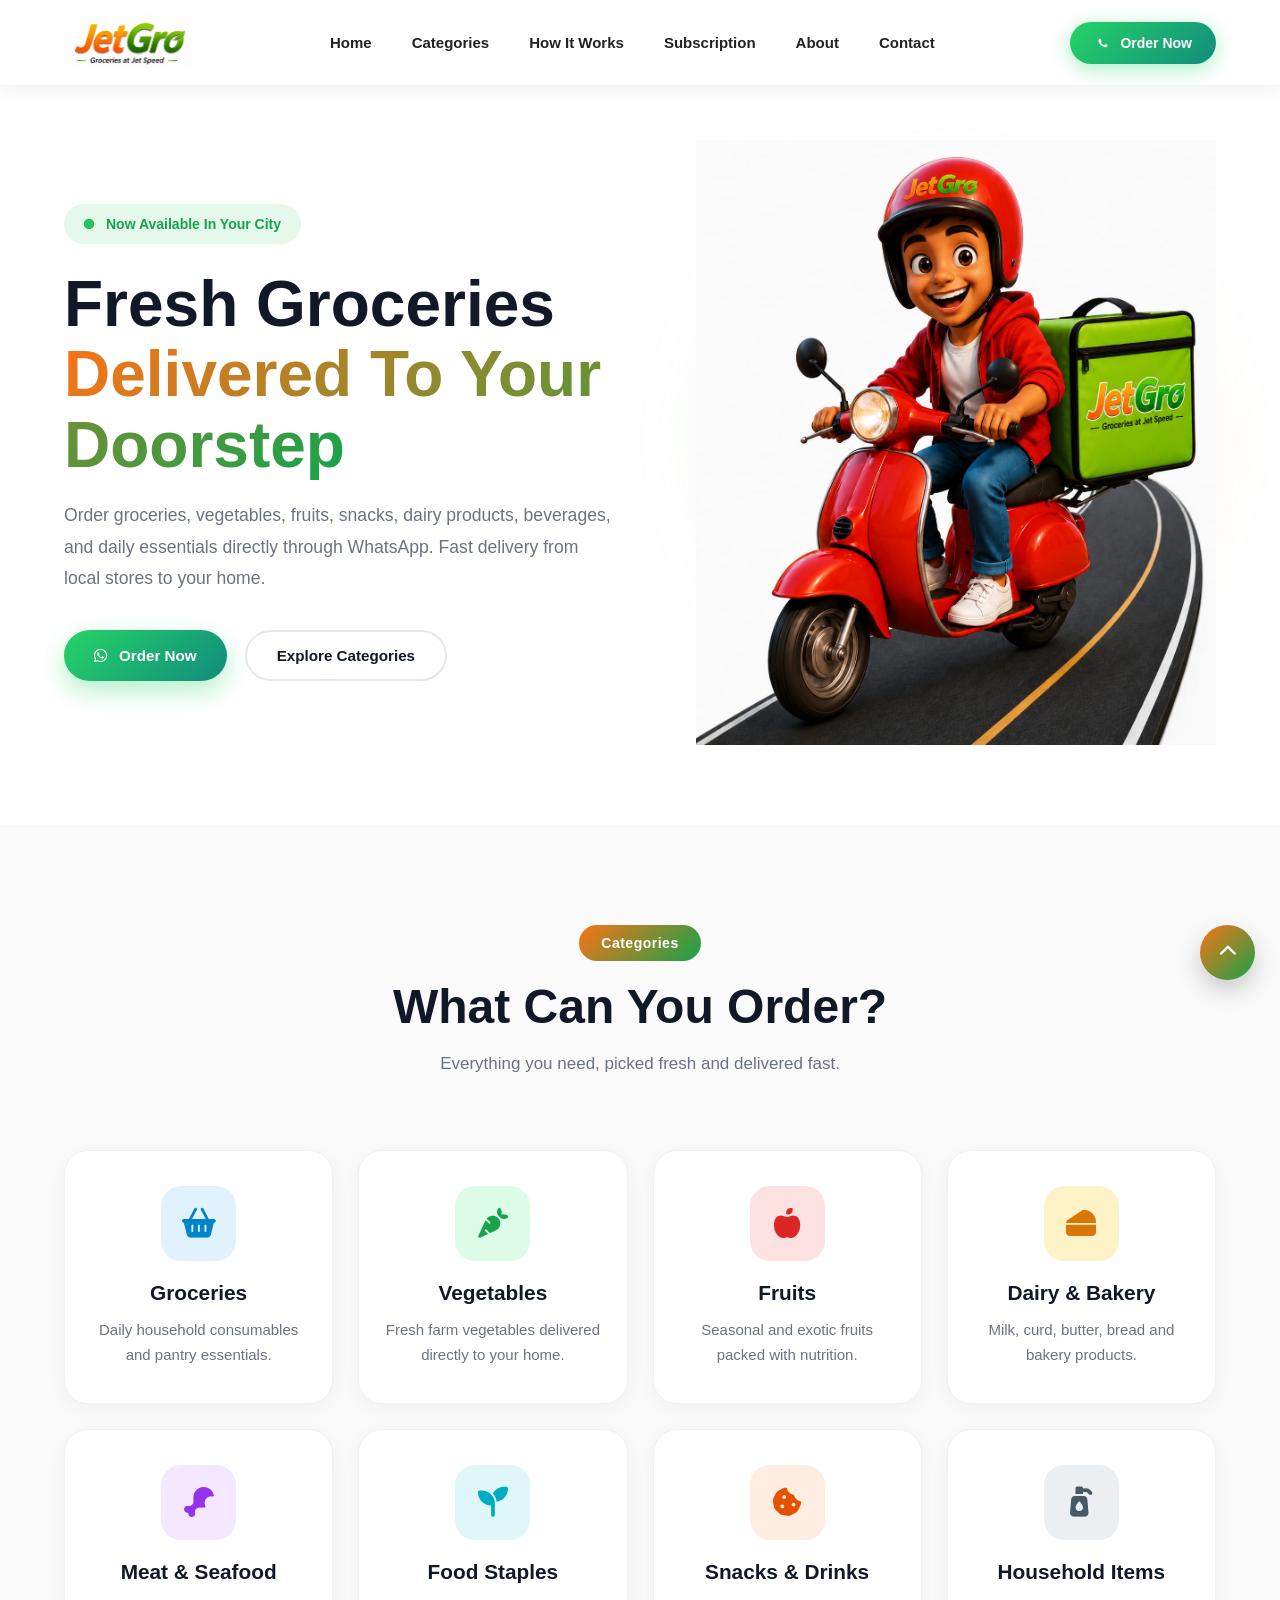
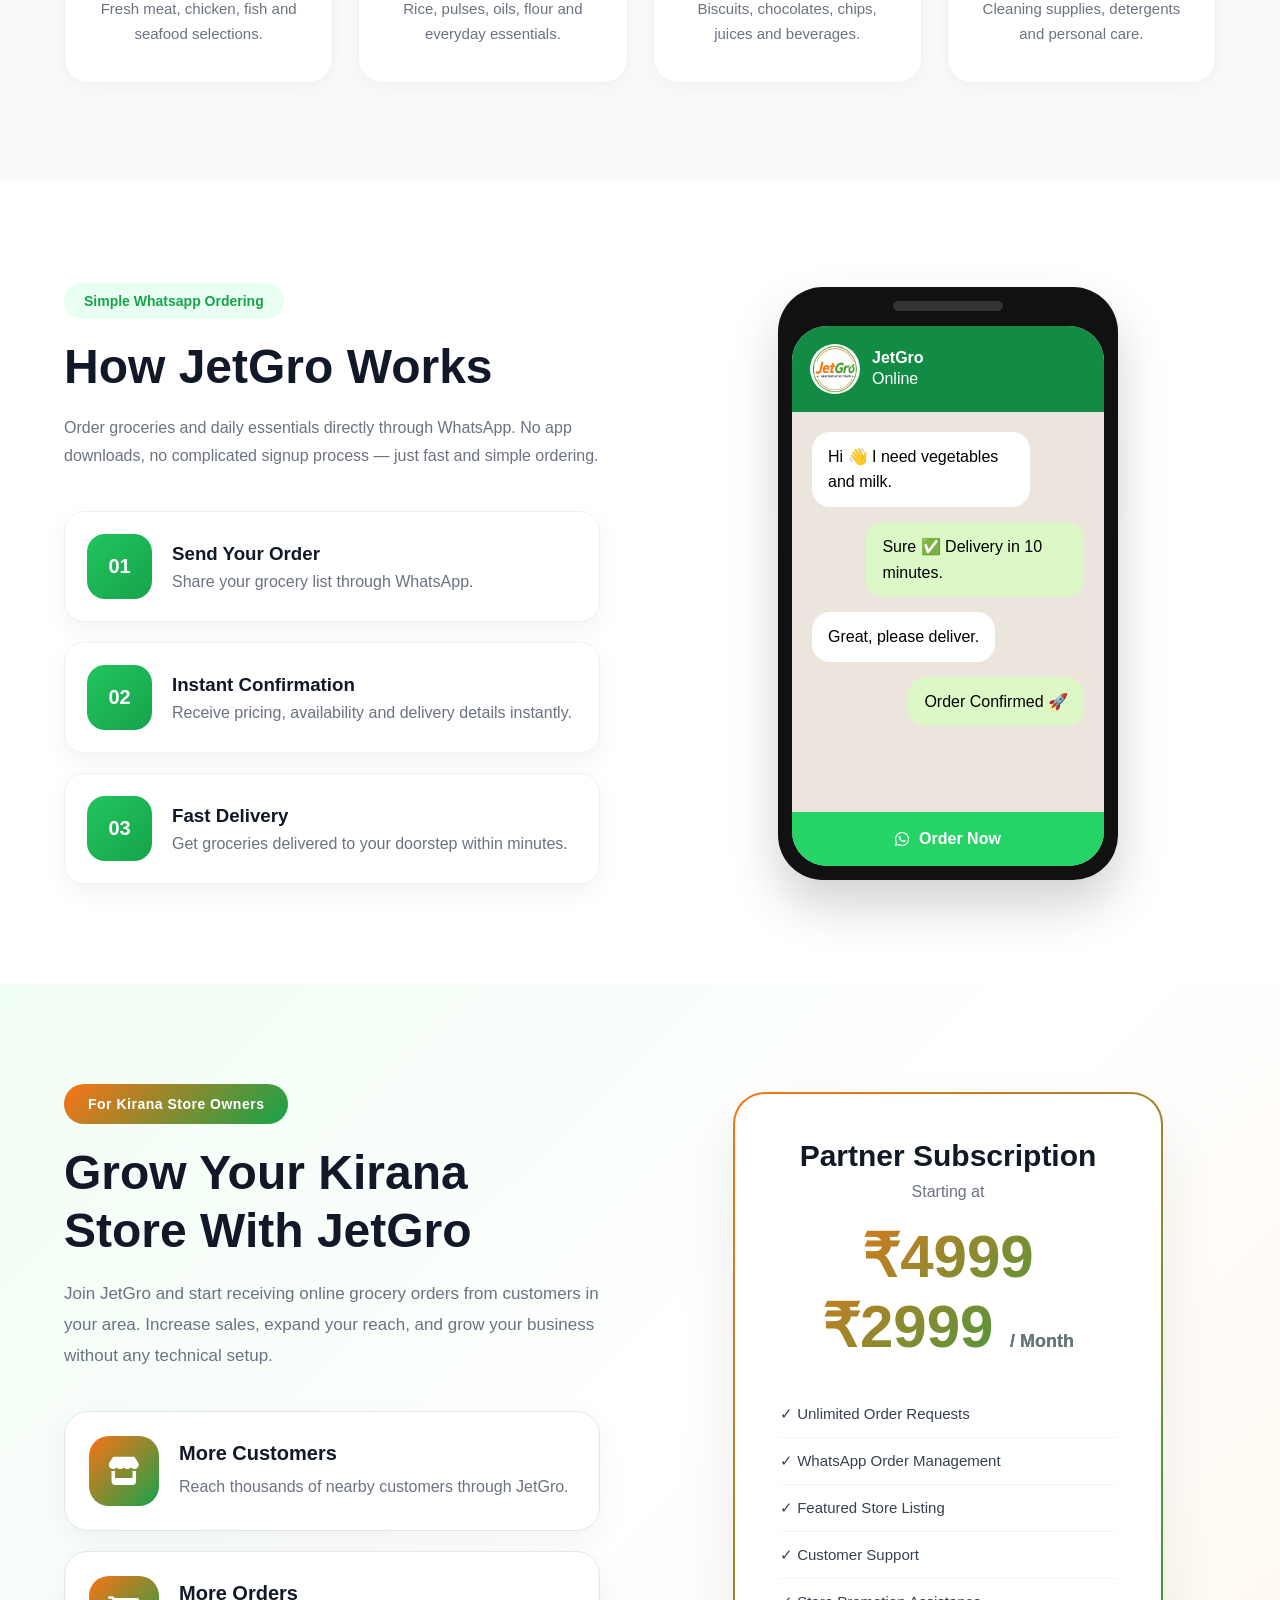
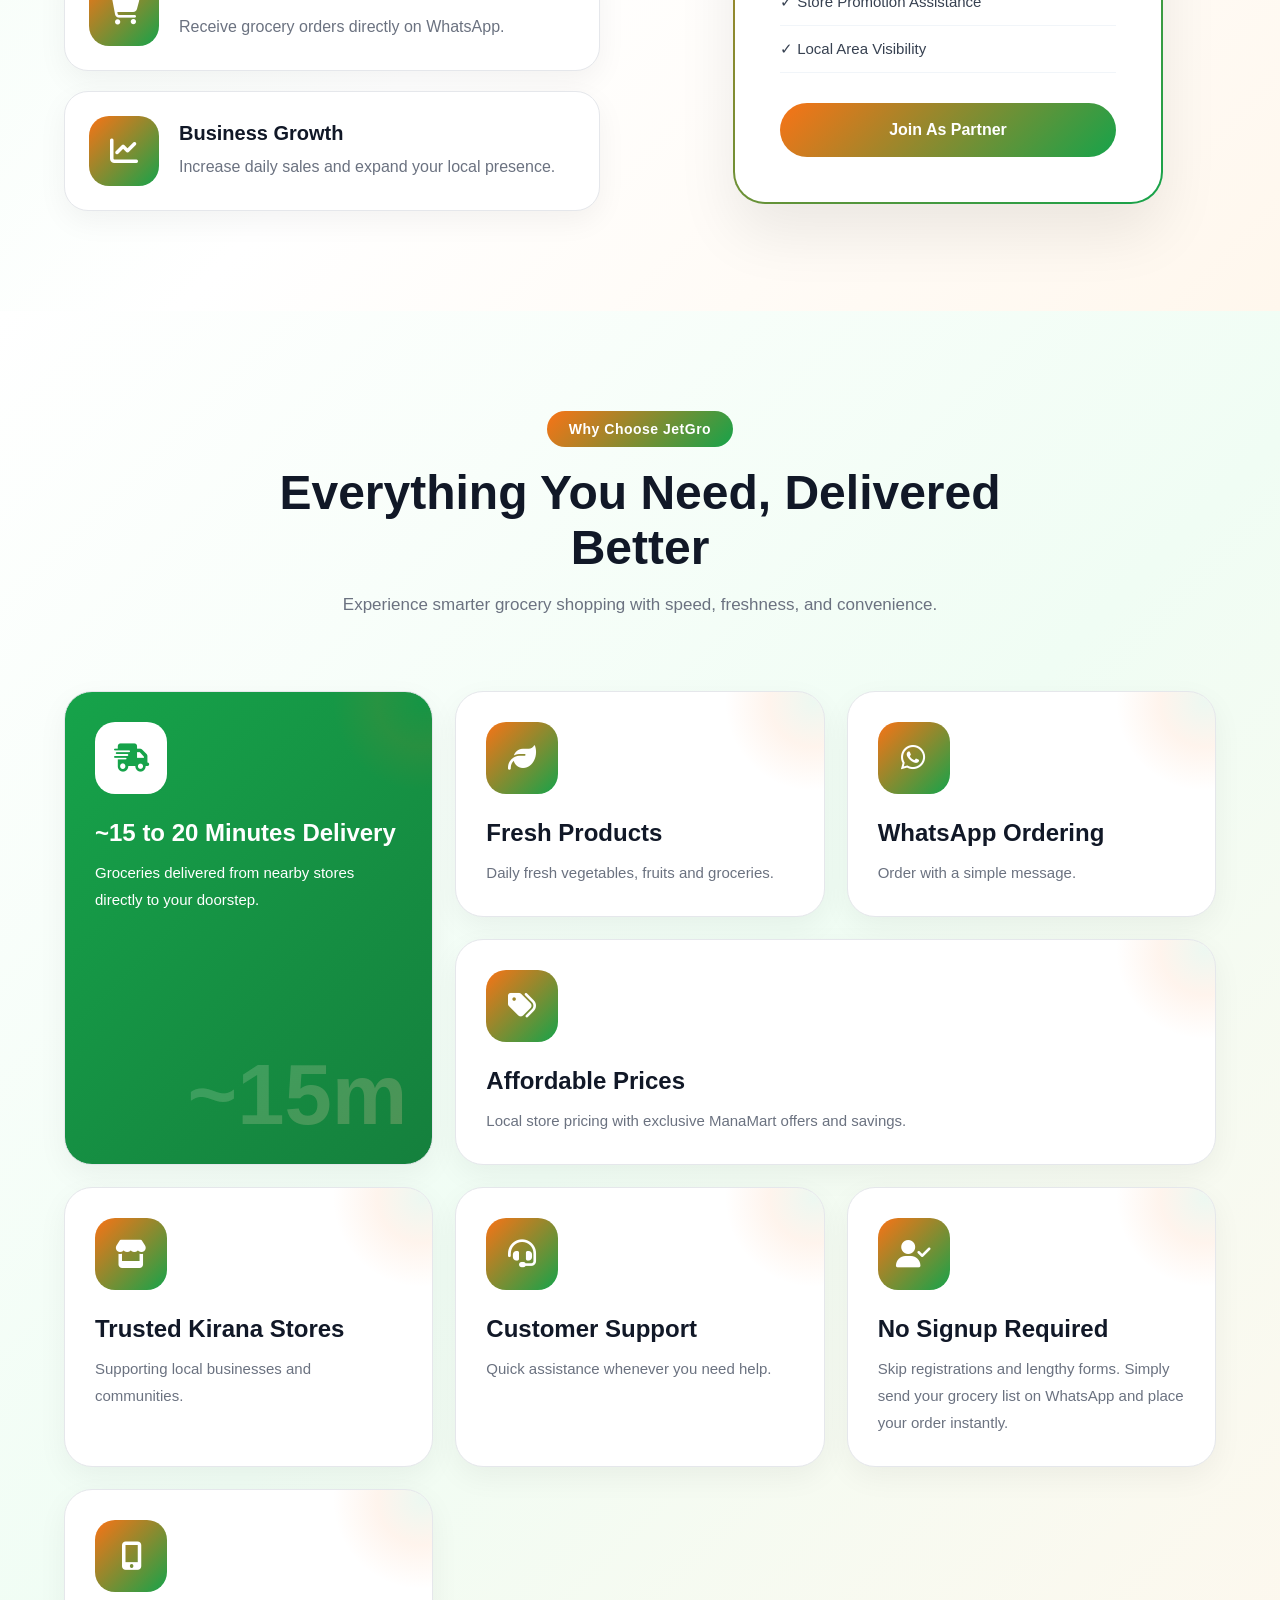
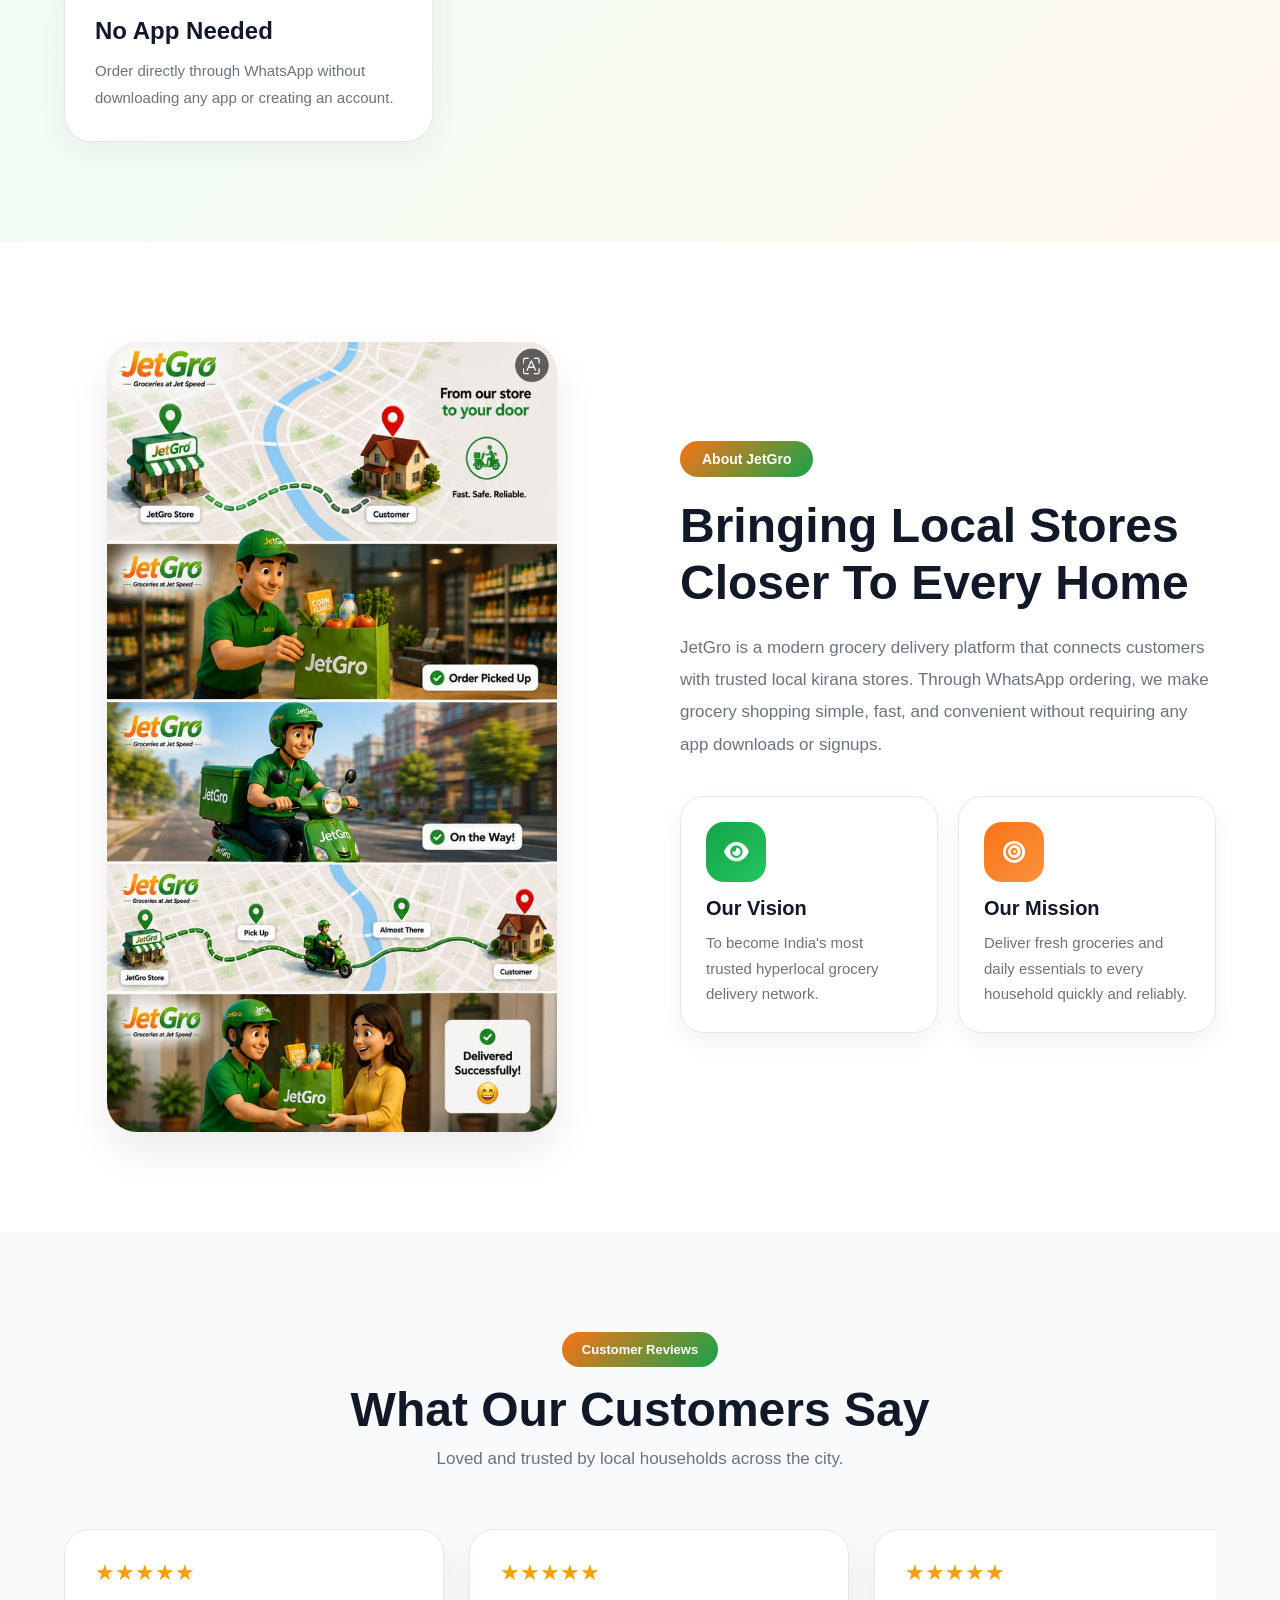
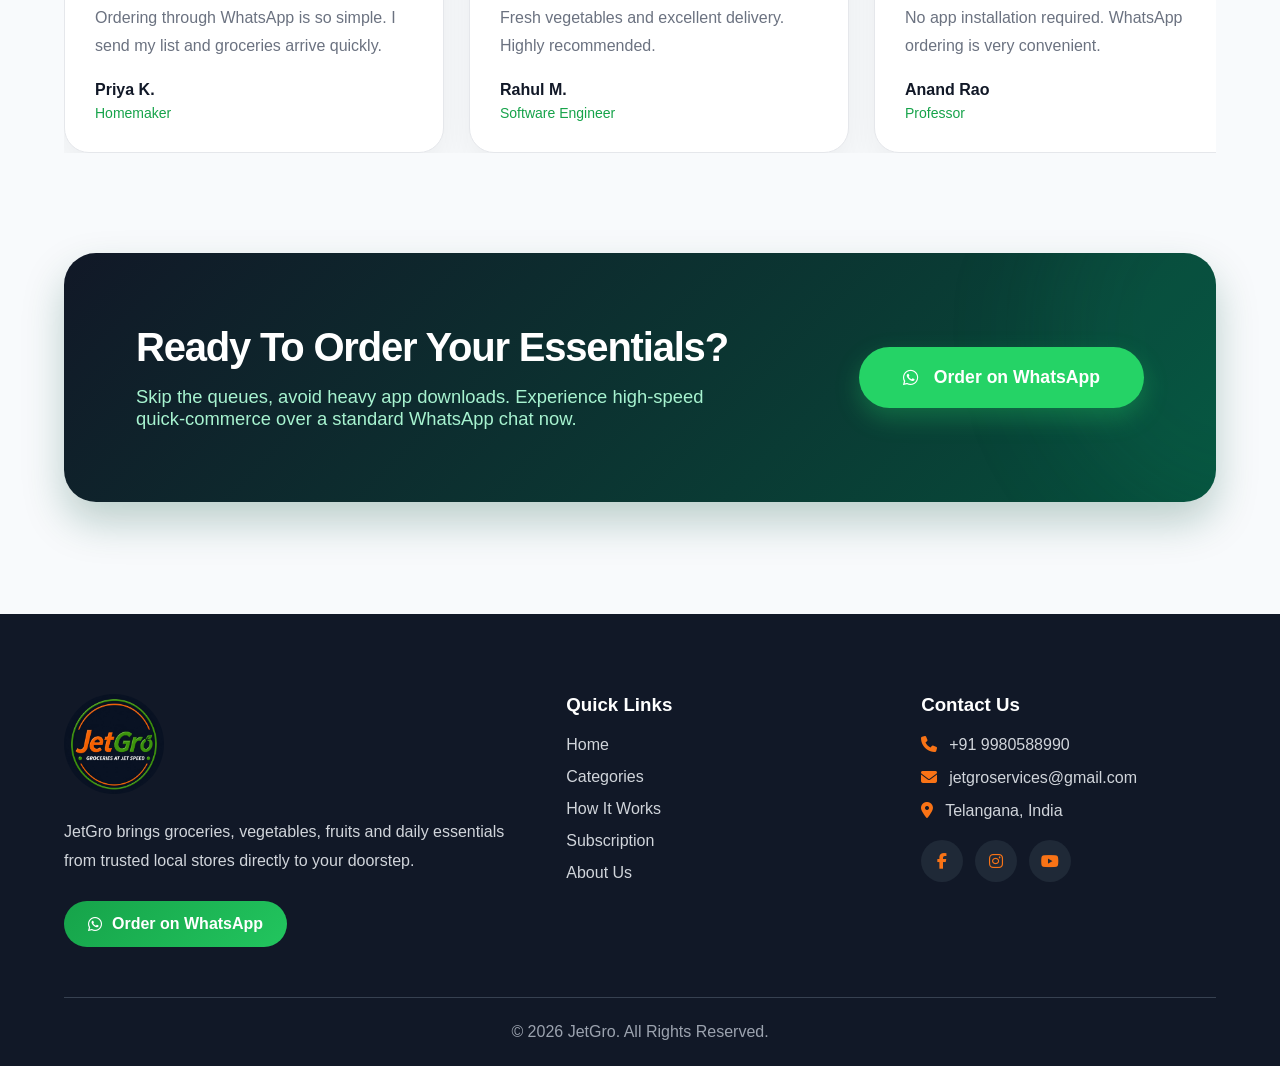
==== commit ca497822: "jetgro" ====
--- a/index.html
+++ b/index.html
@@ -34,6 +34,8 @@
             <li><a href="#our-story">About</a></li>
             <li><a href="#footer1">Contact</a></li>
         </ul>
+
+    
     </nav>
 
     <div class="nav-right">
@@ -526,6 +528,18 @@
     </p>
 </div>
 
+<div class="bento-card">
+    <div class="icon-box">
+        <i class="fas fa-mobile-alt"></i>
+    </div>
+
+    <h3>No App Needed</h3>
+
+    <p>
+        Order directly through WhatsApp without downloading any app or creating an account.
+    </p>
+</div>
+
     </div>
 
 </section>
@@ -542,7 +556,7 @@
     <div class="story-wrapper">
 
         <div class="story-photo-area">
-            <img src="aboutimage.png"
+            <img src="aboutiamge.png"
                  alt="ManaMart Story"
                  class="story-photo">
         </div>
@@ -798,7 +812,7 @@
                 <li><a href="#categories">Categories</a></li>
                 <li><a href="#how-it-works">How It Works</a></li>
                 <li><a href="#subscription">Subscription</a></li>
-                <li><a href="#about">About Us</a></li>
+                <li><a href="aboutus.html">About Us</a></li>
             </ul>
 
         </div>
--- a/style.css
+++ b/style.css
@@ -238,6 +238,8 @@
 
 
 
+
+
 /* HERO SECTION */
 
 
@@ -530,6 +532,35 @@
 
 
 
+
+@media(max-width:576px){
+
+    .hero-content{
+        box-shadow:
+        0 8px 30px rgba(0,0,0,.06);
+    }
+
+    .hero-image-container{
+        position:relative;
+    }
+
+    .hero-image-container::after{
+        content:"10-30 Min Delivery";
+        position:absolute;
+        bottom:10px;
+        right:20px;
+        background:#fff;
+        padding:10px 14px;
+        border-radius:30px;
+        font-size:12px;
+        font-weight:700;
+        color:#16a34a;
+        box-shadow:0 6px 20px rgba(0,0,0,.08);
+        z-index:10;
+    }
+}
+
+
 /* what can we or/* =====================
    CATEGORIES SECTION
 ===================== */
@@ -719,6 +750,68 @@
 
 }
 
+
+/* =========================
+   MOBILE APP STYLE
+========================= */
+
+@media (max-width:768px){
+
+    .categories-section{
+        padding:60px 0;
+    }
+
+    .section-header{
+        margin-bottom:35px;
+    }
+
+    .section-title{
+        font-size:1.8rem;
+    }
+
+    .section-subtitle{
+        font-size:14px;
+    }
+
+    .categories-grid{
+        display:grid;
+        grid-template-columns:repeat(4,1fr);
+        gap:16px;
+    }
+
+    .category-card{
+        background:transparent;
+        border:none;
+        box-shadow:none;
+        padding:0;
+        text-align:center;
+    }
+
+    .category-card:hover{
+        transform:none;
+        box-shadow:none;
+    }
+
+    .category-icon{
+        width:65px;
+        height:65px;
+        margin:0 auto 10px;
+        border-radius:50%;
+        font-size:24px;
+    }
+
+    .category-card h3{
+        font-size:12px;
+        font-weight:600;
+        line-height:1.4;
+        margin-bottom:0;
+    }
+
+    .category-card p{
+        display:none;
+    }
+
+}
 
 
 /* how it works section */
@@ -995,6 +1088,28 @@
 
 
 
+@media(max-width:576px){
+
+    .steps-wrapper{
+        position:relative;
+    }
+
+    .work-step{
+        background:#fff;
+        border:none;
+    }
+
+    .work-step:active{
+        transform:scale(.98);
+    }
+
+    .works-left{
+        background:#fafafa;
+        padding:20px;
+        border-radius:24px;
+    }
+}
+
 
 /* subscribe section */
 
@@ -1353,6 +1468,9 @@
         font-size:42px;
     }
 }
+
+
+
 
 
 /* why we choose grozo section */
@@ -1640,10 +1758,107 @@
 
 
 
+
+
+/* ==========================
+   PREMIUM MOBILE BENTO
+========================== */
+
+@media (max-width:576px){
+
+    .why-section{
+        padding:70px 20px;
+    }
+
+    .section-header{
+        margin-bottom:35px;
+    }
+
+    .section-tag{
+        padding:8px 14px;
+        font-size:12px;
+    }
+
+    .section-header h2{
+        font-size:2rem;
+        line-height:1.2;
+        margin-bottom:12px;
+    }
+
+    .section-header p{
+        font-size:14px;
+        line-height:1.6;
+    }
+
+    /* GRID */
+
+    .bento-grid{
+        grid-template-columns:repeat(2,1fr);
+        gap:12px;
+    }
+
+    /* FEATURE CARD */
+
+    .large{
+        grid-column:span 2;
+        min-height:220px;
+    }
+
+    .wide{
+        grid-column:span 2;
+    }
+
+    /* CARDS */
+
+    .bento-card{
+        padding:18px;
+        border-radius:20px;
+    }
+
+    .icon-box{
+        width:50px;
+        height:50px;
+        border-radius:14px;
+        font-size:20px;
+        margin-bottom:15px;
+    }
+
+    .bento-card h3{
+        font-size:15px;
+        line-height:1.4;
+        margin-bottom:8px;
+    }
+
+    .bento-card p{
+        font-size:12px;
+        line-height:1.5;
+    }
+
+    /* DELIVERY CARD */
+
+    .large h3{
+        font-size:22px;
+    }
+
+    .large p{
+        font-size:13px;
+    }
+
+    .big-number{
+        font-size:55px;
+        bottom:10px;
+        right:15px;
+    }
+
+}
+
+
+
 /* about grozo section */
 
-
-
+/* ==========================
+   ABOUT JETGRO SECTION
+========================== */
 
 .manamart-story{
     padding:100px 5%;
@@ -1659,22 +1874,23 @@
     align-items:center;
 }
 
-/* IMAGE */
+/* ==========================
+   IMAGE AREA
+========================== */
 
 .story-photo-area{
     position:relative;
-}
-
-.story-photo-area img{
-    height:400px;
-    width:600px;
-    object-fit:cover;
+    display:flex;
+    justify-content:center;
+    align-items:center;
 }
 
 .story-photo{
     width:100%;
-    height:550px;
-    object-fit:cover;
+    max-width:450px;
+    height:auto;
+
+    object-fit:contain;
 
     border-radius:30px;
 
@@ -1688,7 +1904,9 @@
     transform:translateY(-8px);
 }
 
-/* CONTENT */
+/* ==========================
+   CONTENT
+========================== */
 
 .story-badge{
     display:inline-block;
@@ -1699,7 +1917,7 @@
 
     background:linear-gradient(
         135deg,
-         #f97316,
+        #f97316,
         #16a34a
     );
 
@@ -1725,7 +1943,9 @@
     margin-bottom:35px;
 }
 
-/* CARDS */
+/* ==========================
+   HIGHLIGHT CARDS
+========================== */
 
 .story-highlights{
     display:grid;
@@ -1796,7 +2016,9 @@
     font-size:15px;
 }
 
-/* RESPONSIVE */
+/* ==========================
+   TABLET
+========================== */
 
 @media(max-width:992px){
 
@@ -1805,10 +2027,6 @@
         gap:50px;
     }
 
-    .story-photo{
-        height:450px;
-    }
-
     .story-details{
         text-align:center;
     }
@@ -1816,16 +2034,25 @@
     .story-heading{
         font-size:2.5rem;
     }
-}
+
+    .story-photo{
+        max-width:400px;
+    }
+}
+
+/* ==========================
+   MOBILE
+========================== */
 
 @media(max-width:768px){
 
     .manamart-story{
-        padding:80px 5%;
+        padding:80px 20px;
     }
 
     .story-highlights{
         grid-template-columns:1fr;
+        gap:15px;
     }
 
     .story-heading{
@@ -1833,29 +2060,107 @@
     }
 
     .story-photo{
-        height:350px;
-    }
-}
-
-@media(max-width:480px){
+        max-width:320px;
+    }
+}
+
+@media(max-width:576px){
+
+    .manamart-story{
+        padding:70px 20px;
+    }
+
+    .story-wrapper{
+        gap:30px;
+    }
+
+    /* Image First */
+
+    .story-photo-area{
+        order:1;
+    }
+
+    .story-details{
+        order:2;
+        text-align:center;
+
+        background:#fff;
+        padding:20px;
+        border-radius:24px;
+    }
+
+    .story-photo{
+        width:100%;
+        max-width:280px;
+        height:auto;
+        object-fit:contain;
+    }
+
+    .story-badge{
+        padding:8px 16px;
+        font-size:12px;
+        margin-bottom:15px;
+    }
 
     .story-heading{
-        font-size:1.8rem;
+        font-size:2rem;
+        line-height:1.25;
+        margin-bottom:15px;
     }
 
     .story-text{
+        font-size:14px;
+        line-height:1.7;
+        margin-bottom:25px;
+    }
+
+    .highlight-box{
+        display:flex;
+        align-items:center;
+        gap:15px;
+
+        text-align:left;
+
+        padding:16px;
+
+        border:none;
+
+        border-radius:18px;
+
+        box-shadow:
+        0 8px 20px rgba(0,0,0,.05);
+    }
+
+    .highlight-box:active{
+        transform:scale(.98);
+    }
+
+    .highlight-icon{
+        width:50px;
+        height:50px;
+        min-width:50px;
+
+        border-radius:14px;
+
+        font-size:18px;
+
+        margin-bottom:0;
+    }
+
+    .highlight-box h4{
         font-size:15px;
-    }
-
-    .story-photo{
-        height:280px;
-    }
-
-    .highlight-box{
-        padding:20px;
-    }
-}
-
+        margin-bottom:4px;
+    }
+
+    .highlight-box p{
+        font-size:13px;
+        line-height:1.5;
+    }
+}
+
+/* ==========================
+   SCROLL ANIMATION
+========================== */
 
 .hidden-story{
     opacity:0;
@@ -1994,6 +2299,78 @@
     to{
         transform:translateX(0);
     }
+}
+
+
+
+/* ==========================
+   MOBILE REVIEWS
+========================== */
+
+@media (max-width:768px){
+
+    .customer-reviews{
+        padding:70px 20px;
+    }
+
+    .review-header{
+        margin-bottom:35px;
+    }
+
+    .review-tag{
+        padding:8px 16px;
+        font-size:12px;
+    }
+
+    .review-header h2{
+        font-size:2rem;
+        line-height:1.2;
+        margin-bottom:10px;
+    }
+
+    .review-header p{
+        font-size:14px;
+        line-height:1.6;
+    }
+
+    /* Slider */
+
+    .review-track{
+        gap:15px;
+        animation:scrollReviews 18s linear infinite;
+    }
+
+    /* Cards */
+
+    .review-card{
+        width:280px;
+        padding:20px;
+        border-radius:20px;
+
+        box-shadow:
+        0 10px 25px rgba(0,0,0,.06);
+    }
+
+    .review-stars{
+        font-size:18px;
+        margin-bottom:12px;
+    }
+
+    .review-card p{
+        font-size:13px;
+        line-height:1.6;
+        margin-bottom:15px;
+    }
+
+    .review-card h4{
+        font-size:15px;
+        margin-bottom:3px;
+    }
+
+    .review-card span{
+        font-size:12px;
+    }
+
 }
 
 
@@ -2102,90 +2479,121 @@
     }
 }
 
-/* Tablets & Mobile */
-@media (max-width: 768px) {
-    .cta-banner-card {
-        flex-direction: column;
-        text-align: center;
-        padding: 2.5rem 1.5rem;
-        gap: 2rem;
-        border-radius: 24px;
-    }
-
-    .cta-content {
-        max-width: 100%;
-    }
-
-    .cta-content h2 {
-        font-size: 1.8rem;
-        line-height: 1.3;
-    }
-
-    .cta-content p {
-        font-size: 0.95rem;
-        line-height: 1.7;
-    }
-
-    .btn-whatsapp-lg {
-        width: 100%;
-        max-width: 320px;
-        justify-content: center;
-        padding: 1rem 1.8rem;
-    }
-
-    .cta-banner-card::before {
-        width: 250px;
-        height: 250px;
-        right: -80px;
-        top: -80px;
-    }
-}
-
-/* Small Mobile Devices */
-@media (max-width: 480px) {
-    .cta-banner-section {
-        padding-bottom: 4rem;
-    }
-
-    .cta-banner-card {
-        padding: 2rem 1.2rem;
-        border-radius: 20px;
-    }
-
-    .cta-content h2 {
-        font-size: 1.5rem;
-    }
-
-    .cta-content p {
-        font-size: 0.9rem;
-    }
-
-    .btn-whatsapp-lg {
-        width: 100%;
-        font-size: 0.95rem;
-        padding: 0.95rem 1.5rem;
-    }
-
-    .btn-whatsapp-lg i {
-        font-size: 1.2rem;
-    }
-}
-
-/* Extra Small Devices */
-@media (max-width: 360px) {
-    .cta-content h2 {
-        font-size: 1.3rem;
-    }
-
-    .cta-content p {
-        font-size: 0.85rem;
-    }
-
-    .btn-whatsapp-lg {
-        font-size: 0.9rem;
-        padding: 0.9rem 1.2rem;
-    }
-}
+
+/* =========================
+   PREMIUM CTA MOBILE
+========================= */
+
+@media (max-width:768px){
+
+    .cta-banner-section{
+        padding-bottom:60px;
+    }
+
+    .cta-banner-card{
+        flex-direction:column;
+        text-align:center;
+
+        padding:30px 20px;
+
+        gap:25px;
+
+        border-radius:24px;
+    }
+
+    .cta-banner-card::before{
+        width:220px;
+        height:220px;
+
+        right:-80px;
+        top:-80px;
+    }
+
+    .cta-content{
+        max-width:100%;
+    }
+
+    .cta-content h2{
+        font-size:2rem;
+        line-height:1.25;
+        margin-bottom:12px;
+    }
+
+    .cta-content p{
+        font-size:14px;
+        line-height:1.7;
+        color:#d1fae5;
+    }
+
+    .cta-action{
+        width:100%;
+    }
+
+    .btn-whatsapp-lg{
+        width:100%;
+        max-width:320px;
+
+        justify-content:center;
+
+        padding:16px 24px;
+
+        border-radius:16px;
+
+        font-size:15px;
+        font-weight:700;
+
+        margin:auto;
+    }
+
+}
+
+/* =========================
+   SMALL MOBILE
+========================= */
+
+@media (max-width:480px){
+
+    .cta-banner-card{
+        padding:25px 18px;
+        border-radius:20px;
+    }
+
+    .cta-content h2{
+        font-size:1.7rem;
+    }
+
+    .cta-content p{
+        font-size:13px;
+    }
+
+    .btn-whatsapp-lg{
+        width:100%;
+        max-width:100%;
+
+        padding:15px;
+
+        font-size:14px;
+    }
+
+}
+
+/* =========================
+   EXTRA SMALL DEVICES
+========================= */
+
+@media (max-width:360px){
+
+    .cta-content h2{
+        font-size:1.5rem;
+    }
+
+    .cta-content p{
+        font-size:12px;
+    }
+
+}
+
+
 
 
 
@@ -2463,4 +2871,137 @@
         width:150px;
     }
 
+}
+
+/* =========================
+   FOOTER MOBILE OPTIMIZATION
+========================= */
+
+@media (max-width:768px){
+
+    .mm-footer{
+        padding:60px 20px 0;
+    }
+
+    .mm-footer-container{
+        grid-template-columns:1fr;
+        gap:40px;
+        text-align:center;
+    }
+
+    /* Brand */
+
+    .mm-footer-brand{
+        display:flex;
+        flex-direction:column;
+        align-items:center;
+    }
+
+    .mm-footer-brand img{
+        width:90px;
+        height:90px;
+    }
+
+    .mm-footer-brand p{
+        max-width:350px;
+        margin-bottom:20px;
+        font-size:14px;
+        line-height:1.7;
+    }
+
+    /* WhatsApp Button */
+
+    .footer-whatsapp{
+        width:100%;
+        max-width:280px;
+        justify-content:center;
+        padding:15px;
+        border-radius:16px;
+    }
+
+    /* Quick Links */
+
+    .mm-footer-links ul{
+        padding:0;
+    }
+
+    .mm-footer-links li{
+        margin-bottom:12px;
+    }
+
+    .mm-footer-links a{
+        font-size:15px;
+    }
+
+    /* Contact */
+
+    .mm-footer-contact p{
+        justify-content:center;
+        text-align:center;
+        font-size:14px;
+    }
+
+    /* Social */
+
+    .footer-socials{
+        justify-content:center;
+        margin-top:25px;
+    }
+
+    .footer-socials a{
+        width:46px;
+        height:46px;
+        font-size:18px;
+    }
+
+    /* Bottom */
+
+    .mm-footer-bottom{
+        margin-top:35px;
+        padding:20px 0;
+    }
+
+    .mm-footer-bottom p{
+        font-size:13px;
+    }
+
+}
+
+/* =========================
+   SMALL MOBILE
+========================= */
+
+@media (max-width:480px){
+
+    .mm-footer{
+        padding:50px 15px 0;
+    }
+
+    .mm-footer-container{
+        gap:30px;
+    }
+
+    .mm-footer-logo{
+        width:80px;
+    }
+
+    .mm-footer-links h3,
+    .mm-footer-contact h3{
+        font-size:18px;
+    }
+
+    .mm-footer-brand p{
+        font-size:13px;
+    }
+
+    .footer-whatsapp{
+        width:80%;
+        max-width:100%;
+        font-size:14px;
+    }
+
+    .footer-socials a{
+        width:42px;
+        height:42px;
+    }
 }
